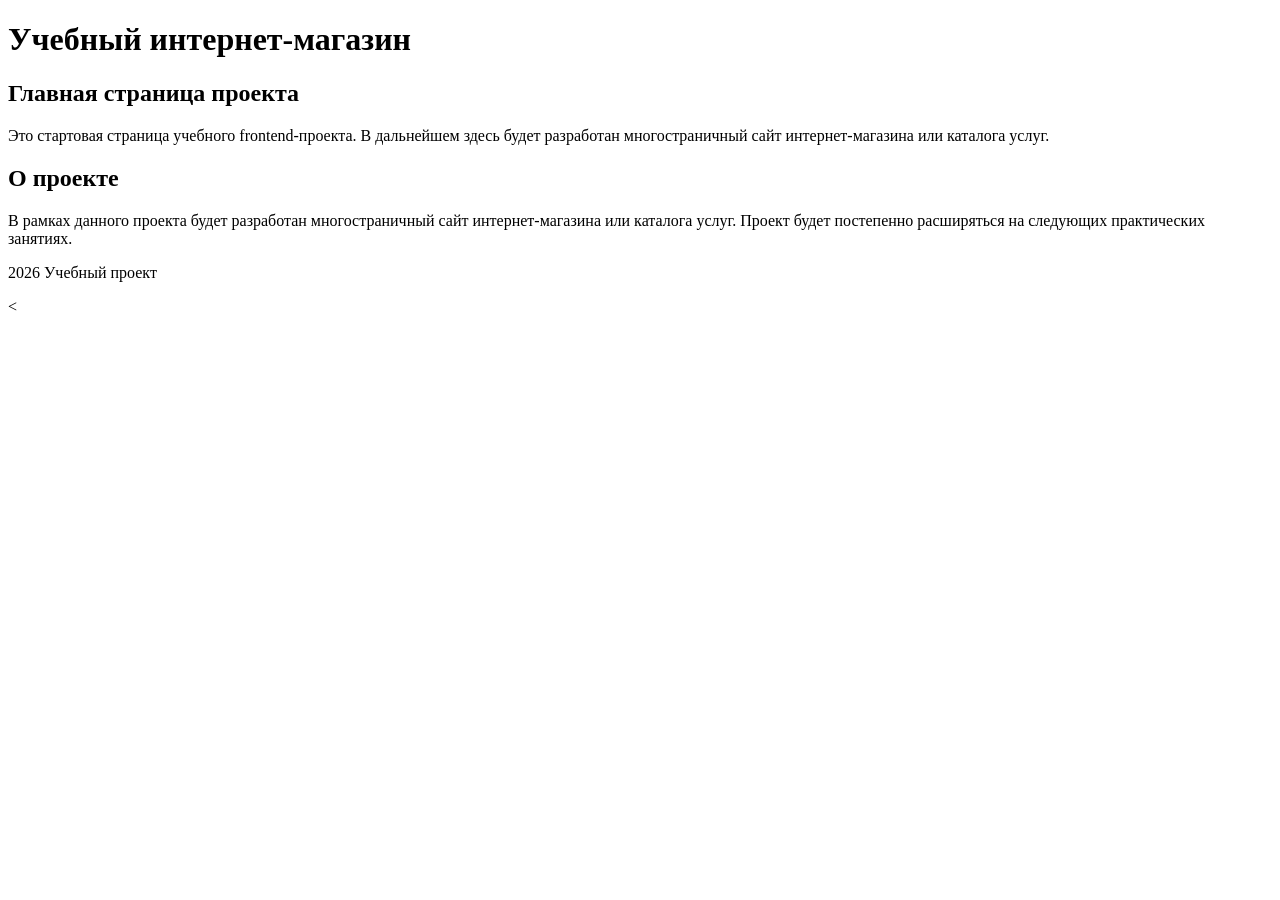
==== index.html @ fbe56ddf "feat: add about section to start page" ====
<!DOCTYPE html>
<html lang = "ru">
<head>
    <meta charset = "UTF-8">
    <meta name="viewport" content="width=device-width, initial-scale=1.0">
    <link rel ="stylesheet" href = "css/style/css">
</head>
<body>
    <header>
        <h1>Учебный интернет-магазин</h1>
    </header>

    <main>
        <selection>
            <h2>Главная страница проекта</h2>
            <p>
                Это стартовая страница учебного frontend-проекта.
            В дальнейшем здесь будет разработан многостраничный сайт
            интернет-магазина или каталога услуг.
            </p>
        </selection>

        <section>
        <h2>О проекте</h2>
        <p>
            В рамках данного проекта будет разработан многостраничный сайт
            интернет-магазина или каталога услуг. Проект будет постепенно
            расширяться на следующих практических занятиях.
        </p>
        </section>


    </main>

    <footer>
        <p> 2026 Учебный проект</p>
    </footer>
</body>
</html><
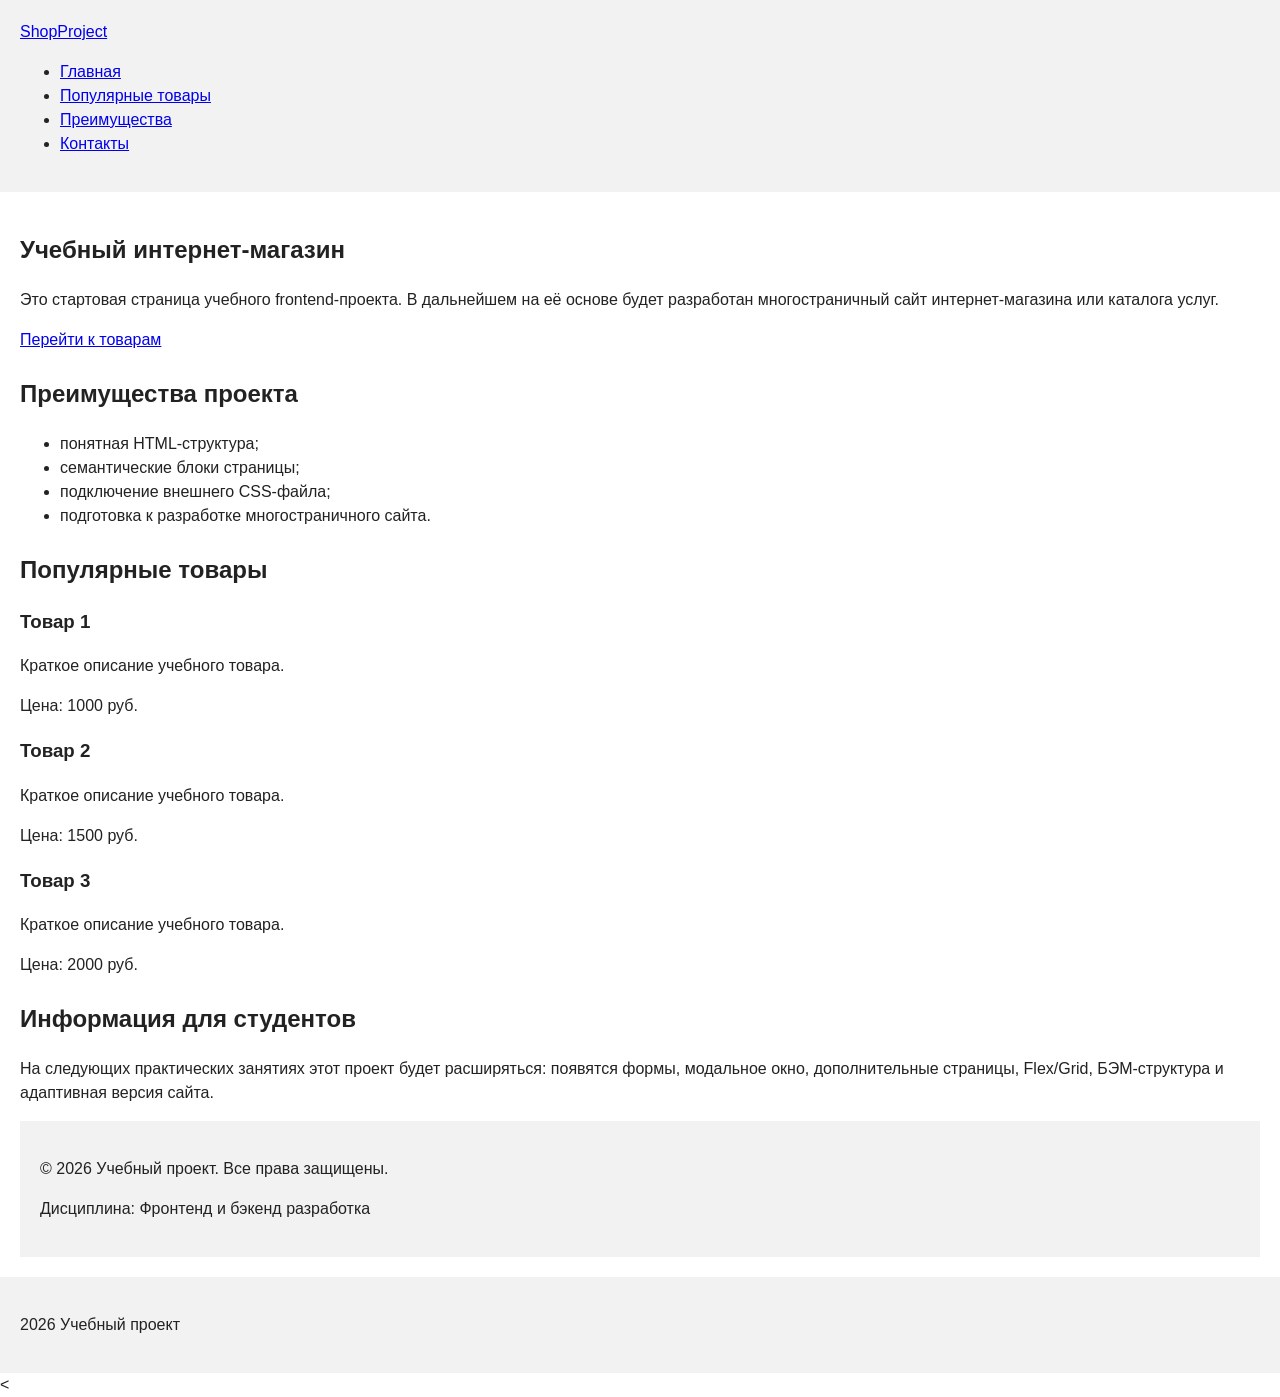
==== commit edd88c4a: "feat: add semantic HTML structure and base CSS styles" ====
--- a/index.html
+++ b/index.html
@@ -3,34 +3,86 @@
 <head>
     <meta charset = "UTF-8">
     <meta name="viewport" content="width=device-width, initial-scale=1.0">
-    <link rel ="stylesheet" href = "css/style/css">
+    <title>Учебный интернет-магазин</title> 
+    <link rel="stylesheet" href="css/style.css">
 </head>
 <body>
     <header>
-        <h1>Учебный интернет-магазин</h1>
-    </header>
+        <div class=="site-header">
+    <a class="site-logo" href="index.html">ShopProject</a>
+
+    <nav class="site-nav" aria-label="Основная навигация">
+      <ul class="site-nav__list">
+        <li><a href="index.html">Главная</a></li>
+        <li><a href="#popular">Популярные товары</a></li>
+        <li><a href="#advantages">Преимущества</a></li>
+        <li><a href="#contacts">Контакты</a></li>
+      </ul>
+    </nav>
+  </div>
+</header>
 
     <main>
-        <selection>
-            <h2>Главная страница проекта</h2>
+        <!-- Основное содержимое страницы -->
+        <section class="hero">
+            <h1>Учебный интернет-магазин</h1>
             <p>
                 Это стартовая страница учебного frontend-проекта.
-            В дальнейшем здесь будет разработан многостраничный сайт
-            интернет-магазина или каталога услуг.
+                В дальнейшем на её основе будет разработан многостраничный сайт
+                интернет-магазина или каталога услуг.
             </p>
-        </selection>
-
-        <section>
-        <h2>О проекте</h2>
-        <p>
-            В рамках данного проекта будет разработан многостраничный сайт
-            интернет-магазина или каталога услуг. Проект будет постепенно
-            расширяться на следующих практических занятиях.
-        </p>
+            <a class="button" href="#popular">Перейти к товарам</a>
         </section>
 
+        <section class="section" id="advantages">
+            <h2>Преимущества проекта</h2>
+
+            <ul class="advantages-list">
+                <li>понятная HTML-структура;</li>
+                <li>семантические блоки страницы;</li>
+                <li>подключение внешнего CSS-файла;</li>
+                <li>подготовка к разработке многостраничного сайта.</li>
+            </ul>
+
+        </section>
+        <section class="section" id="popular">
+            <h2>Популярные товары</h2>
+
+            <article class="product-card">
+                <h3>Товар 1</h3>
+                <p>Краткое описание учебного товара.</p>
+                <p>Цена: 1000 руб.</p>
+            </article>
+
+            <article class="product-card">
+                <h3>Товар 2</h3>
+                <p>Краткое описание учебного товара.</p>
+                <p>Цена: 1500 руб.</p>
+            </article>
+
+            <article class="product-card">
+                <h3>Товар 3</h3>
+                <p>Краткое описание учебного товара.</p>
+                <p>Цена: 2000 руб.</p>
+            </article>
+        </section>
+
+        <aside class="aside-info">
+            <h2>Информация для студентов</h2>
+            <p>
+                На следующих практических занятиях этот проект будет расширяться:
+                появятся формы, модальное окно, дополнительные страницы, Flex/Grid,
+                БЭМ-структура и адаптивная версия сайта.
+            </p>
+        </aside>
+
+        <footer id="contacts">
+            <p>&copy; 2026 Учебный проект. Все права защищены.</p>
+            <p>Дисциплина: Фронтенд и бэкенд разработка</p>
+        </footer>
 
     </main>
+
 
     <footer>
         <p> 2026 Учебный проект</p>
--- a/css/style.css
+++ b/css/style.css
@@ -0,0 +1,203 @@
+body {
+  margin: 0;
+  font-family: Arial, sans-serif;
+  line-height: 1.5;
+}
+
+header 
+main,
+footer {
+  padding: 20px;
+}
+
+header {
+  background-color: #f2f2f2;
+}
+
+footer {
+  background-color: #f2f2f2;
+}
+
+section {
+  margin-bottom: 24px;
+}
+
+section h2 {
+  margin-top: 0;
+}
+
+/* 
+  Универсальное правило для всех элементов.
+  border-box делает расчёт размеров более понятным:
+  width включает content, padding и border.
+*/
+* {
+  box-sizing: border-box;
+}
+
+/*
+  Убираем стандартный внешний отступ браузера у body.
+  Без этого вокруг страницы может появиться белая рамка.
+*/
+body {
+  margin: 0;
+  font-family: Arial, sans-serif;
+  line-height: 1.5;
+  color: #222222;
+  background-color: #ffffff;
+}
+
+
+/*
+  Задаём внутренние отступы для основных областей страницы.
+  Это делает содержимое визуально отделённым от краёв окна браузера.
+*/
+header,
+main,
+footer {
+  padding: 20px;
+}
+
+/*
+  Оформляем шапку страницы.
+  Пока используется простой светло-серый фон.
+*/
+header {
+  background-color: #f2f2f2;
+}
+
+/*
+  Оформляем подвал страницы тем же фоном,
+  чтобы визуально отделить его от основного содержимого.
+*/
+footer {
+  background-color: #f2f2f2;
+
+
+/*
+  Ограничиваем ширину содержимого шапки,
+  чтобы оно не растягивалось слишком сильно на широких экранах.
+*/
+.site-header {
+  max-width: 1100px;
+  margin: 0 auto;
+}
+
+/*
+  Оформляем текстовый логотип.
+*/
+.site-logo {
+  font-weight: bold;
+  text-decoration: none;
+  color: #222222;
+}
+
+/*
+  Убираем стандартные отступы и маркеры списка навигации.
+*/
+.site-nav__list {
+  padding: 0;
+  margin: 16px 0 0;
+  list-style: none;
+}
+
+/*
+  Добавляем расстояние между пунктами меню.
+*/
+.site-nav__list li {
+  margin-bottom: 8px;
+}
+
+/*
+  Оформляем ссылки меню.
+*/
+.site-nav__list a {
+  color: #0057b8;
+  text-decoration: none;
+}
+
+/*
+  При наведении мыши подчёркиваем ссылку.
+  Подробно состояния интерфейса будут рассмотрены в практической работе 1.7.
+*/
+.site-nav__list a:hover {
+  text-decoration: underline;
+}
+
+/*
+  Hero-блок — первый крупный блок страницы.
+  Он визуально отделяется от остальных разделов фоном и отступами.
+*/
+.hero {
+  max-width: 1100px;
+  margin: 0 auto 32px;
+  padding: 32px 20px;
+  background-color: #eef5ff;
+  border-radius: 12px;
+}
+
+/*
+  Общий класс для разделов страницы.
+*/
+.section {
+  max-width: 1100px;
+  margin: 0 auto 32px;
+}
+
+/*
+  Убираем лишний верхний отступ у заголовков разделов.
+*/
+.section h2 {
+  margin-top: 0;
+}
+
+
+/*
+  Карточка товара — самостоятельный блок.
+  На следующих занятиях карточки будут доработаны и выстроены в сетку.
+*/
+.product-card {
+  margin-bottom: 16px;
+  padding: 16px;
+  border: 1px solid #dddddd;
+  border-radius: 8px;
+  background-color: #ffffff;
+}
+
+/*
+  Убираем лишний верхний отступ у заголовка карточки.
+*/
+.product-card h3 {
+  margin-top: 0;
+}
+
+
+/*
+  Пока это обычная ссылка, но визуально она оформляется как кнопка.
+*/
+.button {
+  display: inline-block;
+  padding: 10px 16px;
+  color: #ffffff;
+  background-color: #0057b8;
+  text-decoration: none;
+  border-radius: 6px;
+}
+
+/*
+  Простое состояние наведения для кнопки.
+*/
+.button:hover {
+  background-color: #003f86;
+}
+
+/*
+  Дополнительный информационный блок.
+*/
+.aside-info {
+  max-width: 1100px;
+  margin: 0 auto 32px;
+  padding: 16px;
+  border-left: 4px solid #0057b8;
+  background-color: #f7f7f7;
+}
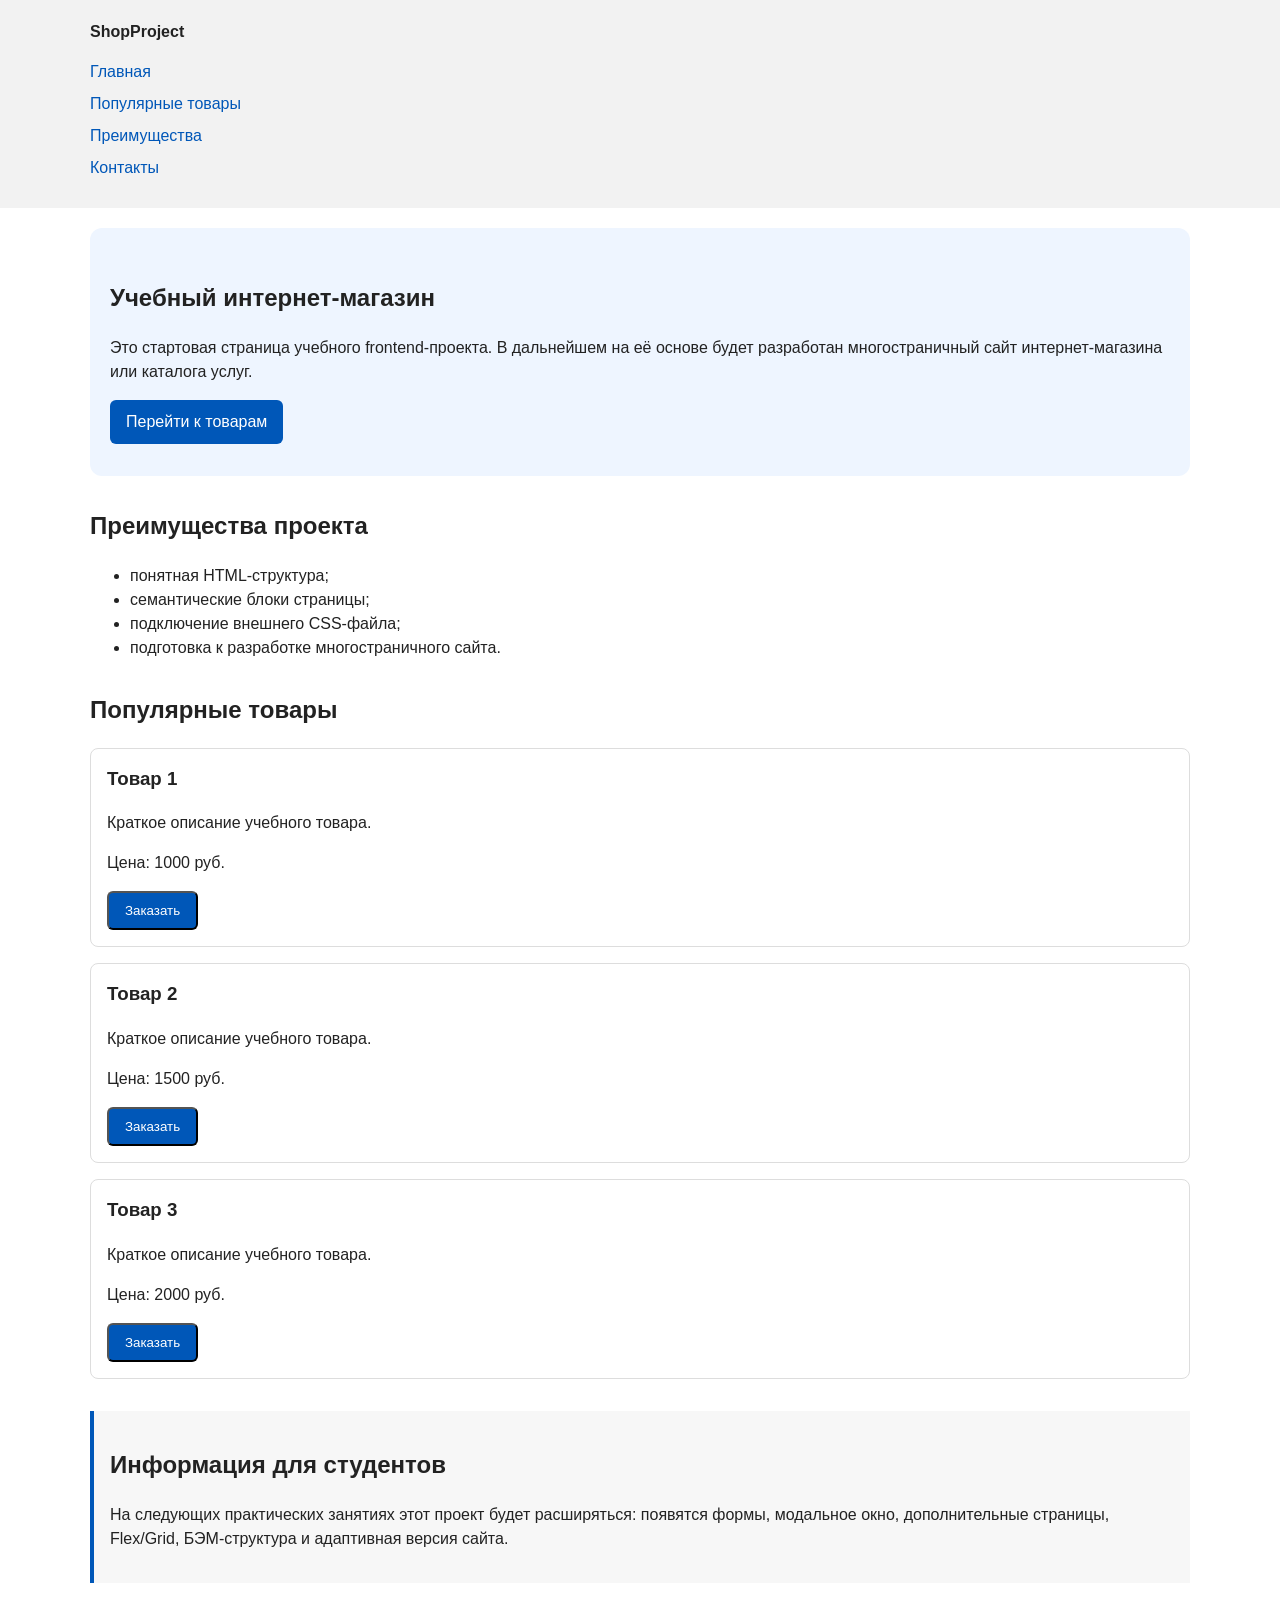
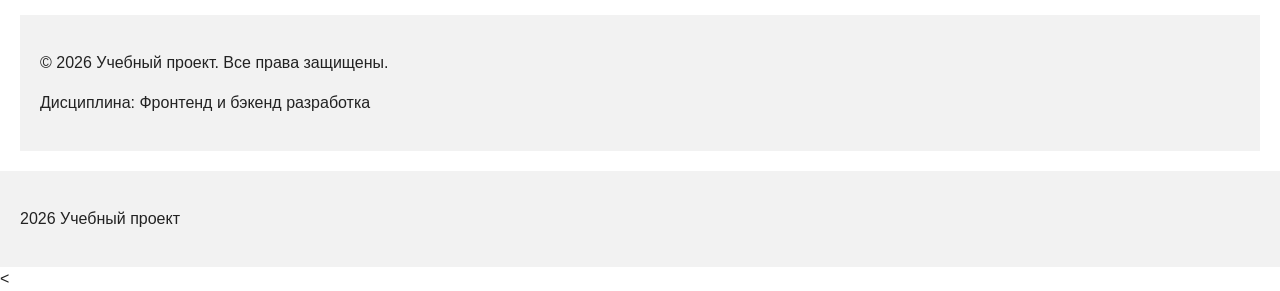
==== commit c030a846: "feat: add order form modal and validation" ====
--- a/index.html
+++ b/index.html
@@ -5,22 +5,122 @@
     <meta name="viewport" content="width=device-width, initial-scale=1.0">
     <title>Учебный интернет-магазин</title> 
     <link rel="stylesheet" href="css/style.css">
+    <script src="js/main.js" defer></script>
 </head>
 <body>
     <header>
-        <div class=="site-header">
-    <a class="site-logo" href="index.html">ShopProject</a>
-
-    <nav class="site-nav" aria-label="Основная навигация">
-      <ul class="site-nav__list">
-        <li><a href="index.html">Главная</a></li>
-        <li><a href="#popular">Популярные товары</a></li>
-        <li><a href="#advantages">Преимущества</a></li>
-        <li><a href="#contacts">Контакты</a></li>
-      </ul>
-    </nav>
-  </div>
-</header>
+        <div class="site-header">
+            <a class="site-logo" href="index.html">ShopProject</a>
+
+            <nav class="site-nav" aria-label="Основная навигация">
+                <ul class="site-nav__list">
+                    <li><a href="index.html">Главная</a></li>
+                    <li><a href="#popular">Популярные товары</a></li>
+                    <li><a href="#advantages">Преимущества</a></li>
+                    <li><a href="#contacts">Контакты</a></li>
+                </ul>
+            </nav>
+        </div>
+    </header>
+
+
+    <dialog class="order-dialog" id="order-dialog" aria-labelledby="order-dialog-title">
+    <h2 id="order-dialog-title">Оформление заявки</h2>
+
+    <form class="order-form" id="order-form" action="#" method="post" novalidate>
+        <input id="selected-product" name="selected-product" type="hidden">
+
+        <div class="form-field">
+        <label for="order-name">Имя</label>
+        <input
+            id="order-name"
+            name="name"
+            type="text"
+            placeholder="Введите ваше имя"
+            minlength="2"
+            autocomplete="given-name"
+            required
+        >
+        </div>
+
+        <div class="form-field">
+        <label for="order-email">E-mail</label>
+        <input
+            id="order-email"
+            name="email"
+            type="email"
+            placeholder="example@mail.ru"
+            autocomplete="email"
+            required
+        >
+        </div>
+
+        <div class="form-field">
+        <label for="order-phone">Телефон</label>
+        <input
+            id="order-phone"
+            name="phone"
+            type="tel"
+            inputmode="tel"
+            placeholder="+7 (900) 000-00-00"
+            pattern="^\+7 \(\d{3}\) \d{3}-\d{2}-\d{2}$"
+            required
+        >
+        <small>Формат: +7 (900) 000-00-00</small>
+        </div>
+
+        <div class="form-field">
+        <label for="order-date">Дата связи</label>
+        <input
+            id="order-date"
+            name="date"
+            type="date"
+        >
+        </div>
+
+        <div class="form-field">
+        <label for="order-topic">Тема заявки</label>
+        <select id="order-topic" name="topic" required>
+            <option value="">Выберите тему</option>
+            <option value="product">Заказ товара</option>
+            <option value="consultation">Консультация</option>
+            <option value="delivery">Доставка</option>
+        </select>
+        </div>
+
+        <div class="form-field">
+        <label for="order-comment">Комментарий</label>
+        <textarea
+            id="order-comment"
+            name="comment"
+            rows="4"
+            placeholder="Укажите дополнительную информацию"
+        ></textarea>
+        </div>
+
+        <div class="form-field form-field--checkbox">
+        <label>
+            <input
+            id="order-agreement"
+            name="agreement"
+            type="checkbox"
+            required
+            >
+            Я согласен на обработку данных
+        </label>
+        </div>
+
+        <div class="form-actions">
+        <button type="button" id="close-order-dialog">Закрыть</button>
+        <button type="submit">Отправить заявку</button>
+        </div>
+    </form>
+    </dialog>
+
+    <p class="success-message" id="success-message" hidden>
+    Форма успешно отправлена!
+    </p>
+
 
     <main>
         <!-- Основное содержимое страницы -->
@@ -52,18 +152,30 @@
                 <h3>Товар 1</h3>
                 <p>Краткое описание учебного товара.</p>
                 <p>Цена: 1000 руб.</p>
+                <button class="button product-card__button" type="button" data-product="Товар 1">
+                    Заказать
+                </button>
+
             </article>
 
             <article class="product-card">
                 <h3>Товар 2</h3>
                 <p>Краткое описание учебного товара.</p>
                 <p>Цена: 1500 руб.</p>
+                <button class="button product-card__button" type="button" data-product="Товар 2">
+                    Заказать
+                </button>
+
             </article>
 
             <article class="product-card">
                 <h3>Товар 3</h3>
                 <p>Краткое описание учебного товара.</p>
                 <p>Цена: 2000 руб.</p>
+            <button class="button product-card__button" type="button" data-product="Товар 3">
+                Заказать
+            </button>
+
             </article>
         </section>
 
--- a/css/style.css
+++ b/css/style.css
@@ -1,44 +1,3 @@
-body {
-  margin: 0;
-  font-family: Arial, sans-serif;
-  line-height: 1.5;
-}
-
-header 
-main,
-footer {
-  padding: 20px;
-}
-
-header {
-  background-color: #f2f2f2;
-}
-
-footer {
-  background-color: #f2f2f2;
-}
-
-section {
-  margin-bottom: 24px;
-}
-
-section h2 {
-  margin-top: 0;
-}
-
-/* 
-  Универсальное правило для всех элементов.
-  border-box делает расчёт размеров более понятным:
-  width включает content, padding и border.
-*/
-* {
-  box-sizing: border-box;
-}
-
-/*
-  Убираем стандартный внешний отступ браузера у body.
-  Без этого вокруг страницы может появиться белая рамка.
-*/
 body {
   margin: 0;
   font-family: Arial, sans-serif;
@@ -47,17 +6,54 @@
   background-color: #ffffff;
 }
 
-
-/*
-  Задаём внутренние отступы для основных областей страницы.
-  Это делает содержимое визуально отделённым от краёв окна браузера.
-*/
 header,
 main,
 footer {
   padding: 20px;
 }
 
+header {
+  background-color: #f2f2f2;
+}
+
+footer {
+  background-color: #f2f2f2;
+}
+
+section {
+  margin-bottom: 24px;
+}
+
+section h2 {
+  margin-top: 0;
+}
+
+/* 
+  Универсальное правило для всех элементов.
+  border-box делает расчёт размеров более понятным:
+  width включает content, padding и border.
+*/
+* {
+  box-sizing: border-box;
+}
+
+/*
+  Убираем стандартный внешний отступ браузера у body.
+  Без этого вокруг страницы может появиться белая рамка.
+*/
+
+
+
+/*
+  Задаём внутренние отступы для основных областей страницы.
+  Это делает содержимое визуально отделённым от краёв окна браузера.
+*/
+header,
+main,
+footer {
+  padding: 20px;
+}
+
 /*
   Оформляем шапку страницы.
   Пока используется простой светло-серый фон.
@@ -72,7 +68,7 @@
 */
 footer {
   background-color: #f2f2f2;
-
+}
 
 /*
   Ограничиваем ширину содержимого шапки,
@@ -201,3 +197,105 @@
   border-left: 4px solid #0057b8;
   background-color: #f7f7f7;
 }
+
+/*
+  Модальное окно.
+  Элемент dialog сам умеет открываться поверх страницы.
+*/
+.order-dialog {
+  width: min(100% - 32px, 560px);
+  padding: 24px;
+  border: none;
+  border-radius: 12px;
+}
+
+/*
+  Затемнение фона за модальным окном.
+*/
+.order-dialog::backdrop {
+  background-color: rgba(0, 0, 0, 0.5);
+}
+
+/*
+  Поле формы.
+  Каждый блок получает нижний отступ.
+*/
+.form-field {
+  margin-bottom: 16px;
+}
+
+/*
+  Подпись поля.
+*/
+.form-field label {
+  display: block;
+  margin-bottom: 6px;
+}
+
+/*
+  Основные поля формы.
+*/
+.form-field input,
+.form-field select,
+.form-field textarea {
+  width: 100%;
+  padding: 10px 12px;
+  border: 1px solid #cccccc;
+  border-radius: 6px;
+  font: inherit;
+}
+
+/*
+  Checkbox не должен занимать всю ширину.
+*/
+.form-field input[type="checkbox"] {
+  width: auto;
+}
+
+/*
+  Подсказка под полем телефона.
+*/
+.form-field small {
+  display: block;
+  margin-top: 4px;
+  color: #666666;
+}
+
+/*
+  Видимый фокус для клавиатурной навигации.
+*/
+.form-field input:focus-visible,
+.form-field select:focus-visible,
+.form-field textarea:focus-visible,
+.form-actions button:focus-visible {
+  outline: 2px solid #0057b8;
+  outline-offset: 2px;
+}
+
+/*
+  Подсветка ошибочных полей.
+  Атрибут aria-invalid будет добавляться через JavaScript.
+*/
+[aria-invalid="true"] {
+  border-color: #b00020;
+}
+
+/*
+  Кнопки формы.
+*/
+.form-actions {
+  display: flex;
+  gap: 12px;
+  margin-top: 20px;
+}
+
+/*
+  Сообщение об успешной отправке.
+*/
+.success-message {
+  max-width: 1100px;
+  margin: 24px auto;
+  padding: 16px;
+  border-left: 4px solid #168a2f;
+  background-color: #eefaf0;
+}
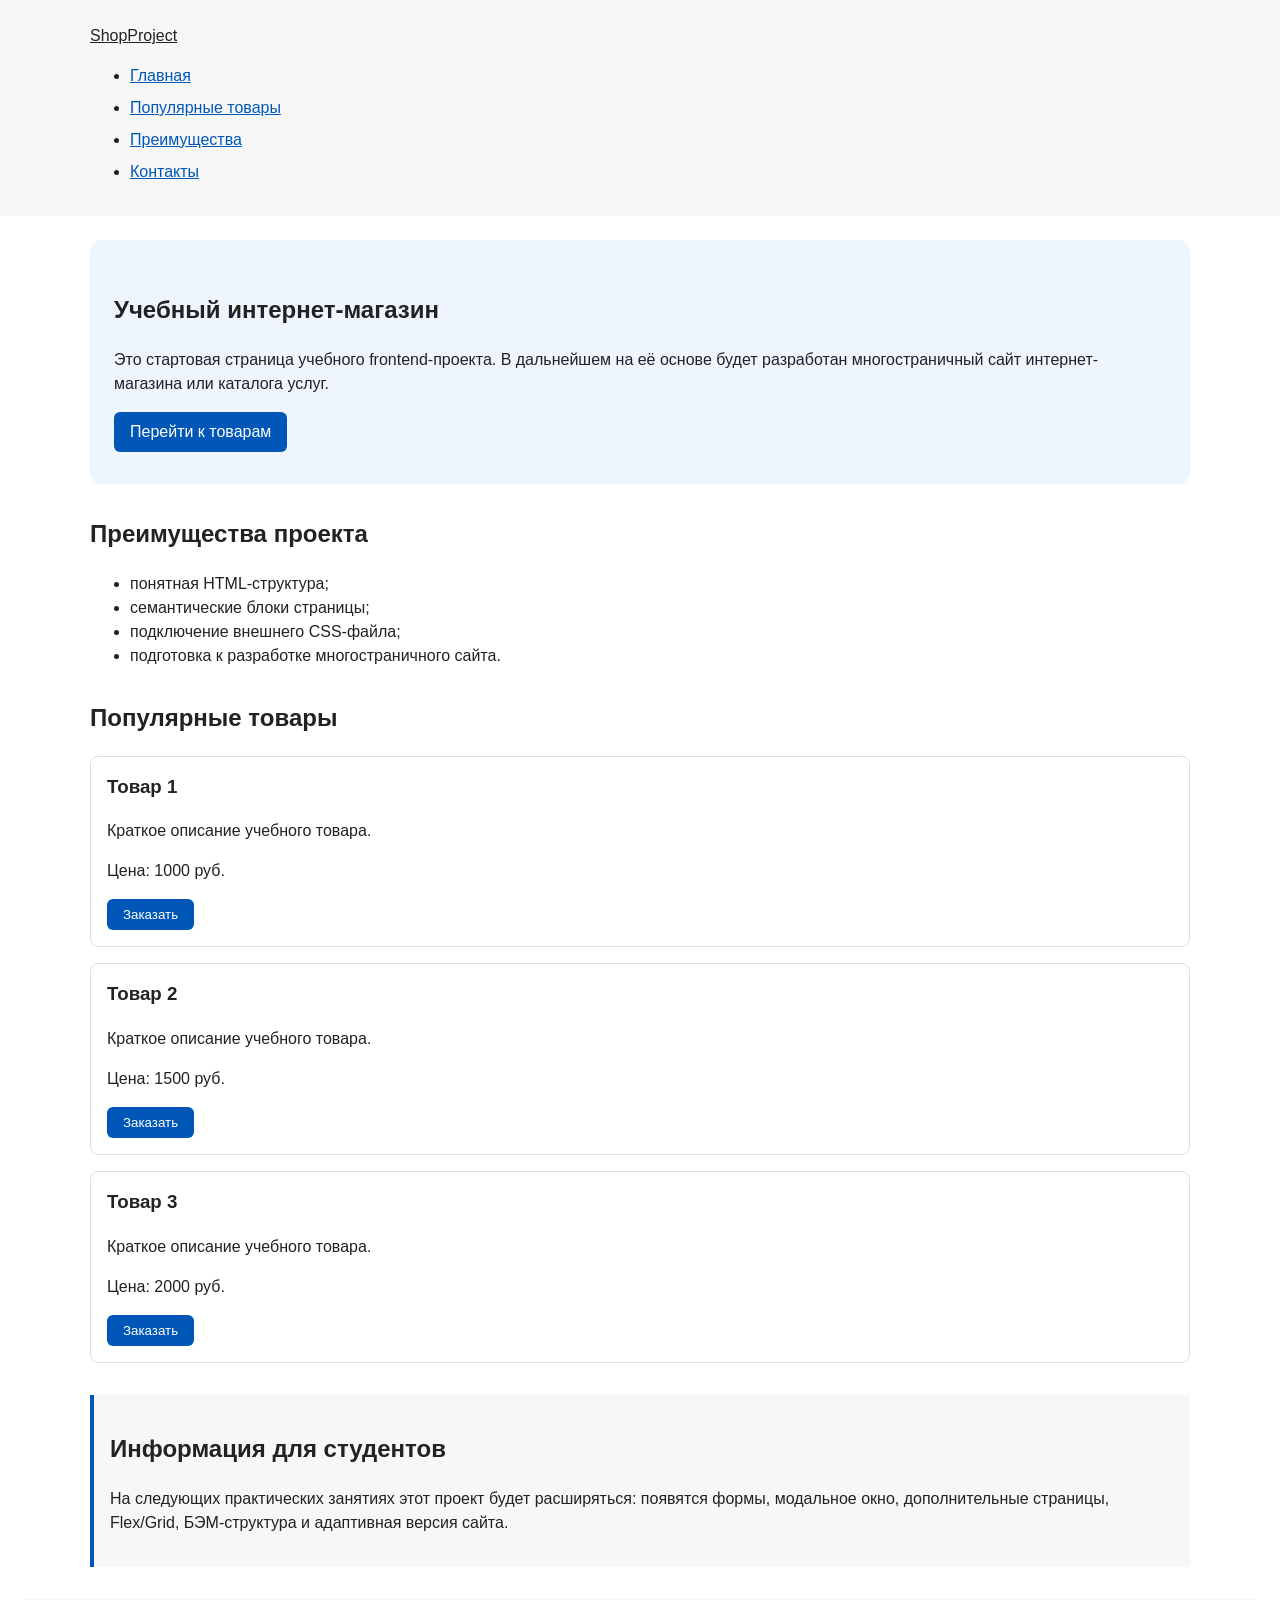
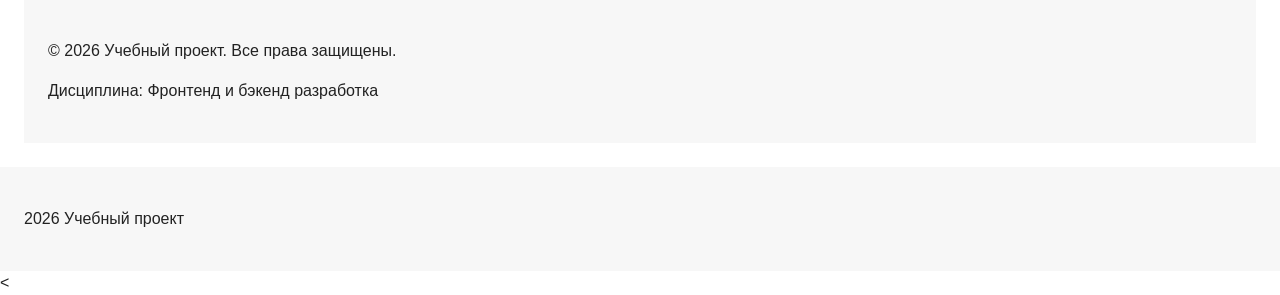
==== commit 252063b2: "refactor: organize CSS variables and states" ====
--- a/index.html
+++ b/index.html
@@ -33,7 +33,7 @@
         <div class="form-field">
         <label for="order-name">Имя</label>
         <input
-            id="order-name"
+            id="order-name" 
             name="name"
             type="text"
             placeholder="Введите ваше имя"
@@ -200,4 +200,4 @@
         <p> 2026 Учебный проект</p>
     </footer>
 </body>
-</html><
+</html><
--- a/css/style.css
+++ b/css/style.css
@@ -1,151 +1,137 @@
+/* ===============================
+   1. Переменные проекта
+   =============================== */
+   
+   :root {
+  /* Основные цвета проекта */
+  --color-bg: #ffffff;
+  --color-text: #222222;
+  --color-muted: #666666;
+  --color-primary: #0057b8;
+  --color-primary-dark: #003f86;
+  --color-border: #dddddd;
+  --color-surface: #f7f7f7;
+  --color-surface-accent: #eef5ff;
+  --color-danger: #b00020;
+  --color-success: #168a2f;
+  --color-success-bg: #eefaf0;
+  --color-white: #ffffff;
+
+  /* Отступы */
+  --space-xs: 4px;
+  --space-sm: 8px;
+  --space-md: 16px;
+  --space-lg: 24px;
+  --space-xl: 32px;
+
+  /* Скругления */
+  --radius-sm: 6px;
+  --radius-md: 8px;
+  --radius-lg: 12px;
+
+  /* Размеры */
+  --container-width: 1100px;
+}
+
+
+/* ===============================
+   2. Базовые стили
+   =============================== */
+
+* {
+  box-sizing: border-box;
+}
+
 body {
   margin: 0;
   font-family: Arial, sans-serif;
   line-height: 1.5;
-  color: #222222;
-  background-color: #ffffff;
-}
+  color: var(--color-text);
+  background-color: var(--color-bg);
+}
+
 
 header,
 main,
 footer {
-  padding: 20px;
-}
+  padding: var(--space-lg);
+}
+
 
 header {
-  background-color: #f2f2f2;
+  background-color: var(--color-surface);
 }
 
 footer {
-  background-color: #f2f2f2;
-}
-
-section {
-  margin-bottom: 24px;
-}
-
-section h2 {
-  margin-top: 0;
-}
-
-/* 
-  Универсальное правило для всех элементов.
-  border-box делает расчёт размеров более понятным:
-  width включает content, padding и border.
-*/
-* {
-  box-sizing: border-box;
-}
-
-/*
-  Убираем стандартный внешний отступ браузера у body.
-  Без этого вокруг страницы может появиться белая рамка.
-*/
-
-
-
-/*
-  Задаём внутренние отступы для основных областей страницы.
-  Это делает содержимое визуально отделённым от краёв окна браузера.
-*/
-header,
-main,
-footer {
-  padding: 20px;
-}
-
-/*
-  Оформляем шапку страницы.
-  Пока используется простой светло-серый фон.
-*/
-header {
-  background-color: #f2f2f2;
-}
-
-/*
-  Оформляем подвал страницы тем же фоном,
-  чтобы визуально отделить его от основного содержимого.
-*/
-footer {
-  background-color: #f2f2f2;
-}
-
-/*
-  Ограничиваем ширину содержимого шапки,
-  чтобы оно не растягивалось слишком сильно на широких экранах.
-*/
+  background-color: var(--color-surface);
+}
+
+
+   
+/* ===============================
+   3. Общие элементы интерфейса
+   =============================== */
+
+
+   a {
+  color: var(--color-primary);
+}
+
+a:hover {
+  color: var(--color-primary-dark);
+}
+
+a:focus-visible {
+  outline: 2px solid var(--color-primary);
+  outline-offset: 3px;
+}
+
+
 .site-header {
-  max-width: 1100px;
+  max-width: var(--container-width);
   margin: 0 auto;
 }
 
-/*
-  Оформляем текстовый логотип.
-*/
 .site-logo {
-  font-weight: bold;
-  text-decoration: none;
-  color: #222222;
-}
-
-/*
-  Убираем стандартные отступы и маркеры списка навигации.
-*/
+  color: var(--color-text);
+}
+
 .site-nav__list {
-  padding: 0;
-  margin: 16px 0 0;
-  list-style: none;
-}
-
-/*
-  Добавляем расстояние между пунктами меню.
-*/
+  margin: var(--space-md) 0 0;
+}
+
 .site-nav__list li {
-  margin-bottom: 8px;
-}
-
-/*
-  Оформляем ссылки меню.
-*/
+  margin-bottom: var(--space-sm);
+}
+
 .site-nav__list a {
-  color: #0057b8;
-  text-decoration: none;
-}
-
-/*
-  При наведении мыши подчёркиваем ссылку.
-  Подробно состояния интерфейса будут рассмотрены в практической работе 1.7.
-*/
-.site-nav__list a:hover {
-  text-decoration: underline;
-}
-
+  color: var(--color-primary);
+}
 /*
   Hero-блок — первый крупный блок страницы.
   Он визуально отделяется от остальных разделов фоном и отступами.
 */
+/* ===============================
+   4. Компоненты страницы
+   =============================== */
+
 .hero {
-  max-width: 1100px;
-  margin: 0 auto 32px;
-  padding: 32px 20px;
-  background-color: #eef5ff;
-  border-radius: 12px;
-}
-
-/*
-  Общий класс для разделов страницы.
-*/
+  max-width: var(--container-width);
+  margin: 0 auto var(--space-xl);
+  padding: var(--space-xl) var(--space-lg);
+  background-color: var(--color-surface-accent);
+  border-radius: var(--radius-lg);
+}
+
 .section {
-  max-width: 1100px;
-  margin: 0 auto 32px;
-}
-
-/*
-  Убираем лишний верхний отступ у заголовков разделов.
-*/
+  max-width: var(--container-width);
+  margin: 0 auto var(--space-xl);
+}
+
 .section h2 {
   margin-top: 0;
 }
+
 
 
 /*
@@ -153,149 +139,130 @@
   На следующих занятиях карточки будут доработаны и выстроены в сетку.
 */
 .product-card {
-  margin-bottom: 16px;
-  padding: 16px;
-  border: 1px solid #dddddd;
-  border-radius: 8px;
-  background-color: #ffffff;
-}
-
-/*
-  Убираем лишний верхний отступ у заголовка карточки.
-*/
+  margin-bottom: var(--space-md);
+  padding: var(--space-md);
+  border: 1px solid var(--color-border);
+  border-radius: var(--radius-md);
+  background-color: var(--color-bg);
+}
+
+.product-card:hover {
+  border-color: var(--color-primary);
+}
+
 .product-card h3 {
   margin-top: 0;
 }
 
 
-/*
-  Пока это обычная ссылка, но визуально она оформляется как кнопка.
-*/
 .button {
   display: inline-block;
-  padding: 10px 16px;
-  color: #ffffff;
-  background-color: #0057b8;
+  padding: var(--space-sm) var(--space-md);
+  color: var(--color-white);
+  background-color: var(--color-primary);
   text-decoration: none;
-  border-radius: 6px;
-}
-
-/*
-  Простое состояние наведения для кнопки.
-*/
+  border: none;
+  border-radius: var(--radius-sm);
+  cursor: pointer;
+}
+
 .button:hover {
-  background-color: #003f86;
-}
-
-/*
-  Дополнительный информационный блок.
-*/
+  color: var(--color-white);
+  background-color: var(--color-primary-dark);
+}
+
+.button:focus-visible {
+  outline: 2px solid var(--color-primary);
+  outline-offset: 3px;
+}
+
+.button:disabled {
+  opacity: 0.6;
+  cursor: not-allowed;
+}
+
+
 .aside-info {
-  max-width: 1100px;
-  margin: 0 auto 32px;
-  padding: 16px;
-  border-left: 4px solid #0057b8;
-  background-color: #f7f7f7;
-}
+  max-width: var(--container-width);
+  margin: 0 auto var(--space-xl);
+  padding: var(--space-md);
+  border-left: 4px solid var(--color-primary);
+  background-color: var(--color-surface);
+}
+
 
 /*
   Модальное окно.
   Элемент dialog сам умеет открываться поверх страницы.
 */
+/* ===============================
+   5. Форма и модальное окно
+   =============================== */
+
 .order-dialog {
   width: min(100% - 32px, 560px);
-  padding: 24px;
+  padding: var(--space-lg);
   border: none;
-  border-radius: 12px;
-}
-
-/*
-  Затемнение фона за модальным окном.
-*/
+  border-radius: var(--radius-lg);
+}
+
 .order-dialog::backdrop {
   background-color: rgba(0, 0, 0, 0.5);
 }
 
-/*
-  Поле формы.
-  Каждый блок получает нижний отступ.
-*/
 .form-field {
-  margin-bottom: 16px;
-}
-
-/*
-  Подпись поля.
-*/
+  margin-bottom: var(--space-md);
+}
+
 .form-field label {
   display: block;
-  margin-bottom: 6px;
-}
-
-/*
-  Основные поля формы.
-*/
+  margin-bottom: var(--space-xs);
+}
+
 .form-field input,
 .form-field select,
 .form-field textarea {
   width: 100%;
   padding: 10px 12px;
-  border: 1px solid #cccccc;
-  border-radius: 6px;
+  border: 1px solid var(--color-border);
+  border-radius: var(--radius-sm);
   font: inherit;
 }
 
-/*
-  Checkbox не должен занимать всю ширину.
-*/
 .form-field input[type="checkbox"] {
   width: auto;
 }
 
-/*
-  Подсказка под полем телефона.
-*/
 .form-field small {
   display: block;
-  margin-top: 4px;
-  color: #666666;
-}
-
-/*
-  Видимый фокус для клавиатурной навигации.
-*/
+  margin-top: var(--space-xs);
+  color: var(--color-muted);
+}
+
+.form-field input:hover,
+.form-field select:hover,
+.form-field textarea:hover {
+  border-color: var(--color-primary);
+}
+
 .form-field input:focus-visible,
 .form-field select:focus-visible,
 .form-field textarea:focus-visible,
 .form-actions button:focus-visible {
-  outline: 2px solid #0057b8;
-  outline-offset: 2px;
-}
-
-/*
-  Подсветка ошибочных полей.
-  Атрибут aria-invalid будет добавляться через JavaScript.
-*/
+  outline: 2px solid var(--color-primary);
+  outline-offset: 3px;
+}
+
 [aria-invalid="true"] {
-  border-color: #b00020;
-}
-
-/*
-  Кнопки формы.
-*/
-.form-actions {
-  display: flex;
-  gap: 12px;
-  margin-top: 20px;
-}
-
-/*
-  Сообщение об успешной отправке.
-*/
+  border-color: var(--color-danger);
+}
+
+
 .success-message {
-  max-width: 1100px;
-  margin: 24px auto;
-  padding: 16px;
-  border-left: 4px solid #168a2f;
-  background-color: #eefaf0;
-}+  max-width: var(--container-width);
+  margin: var(--space-lg) auto;
+  padding: var(--space-md);
+  border-left: 4px solid var(--color-success);
+  background-color: var(--color-success-bg);
+}
+
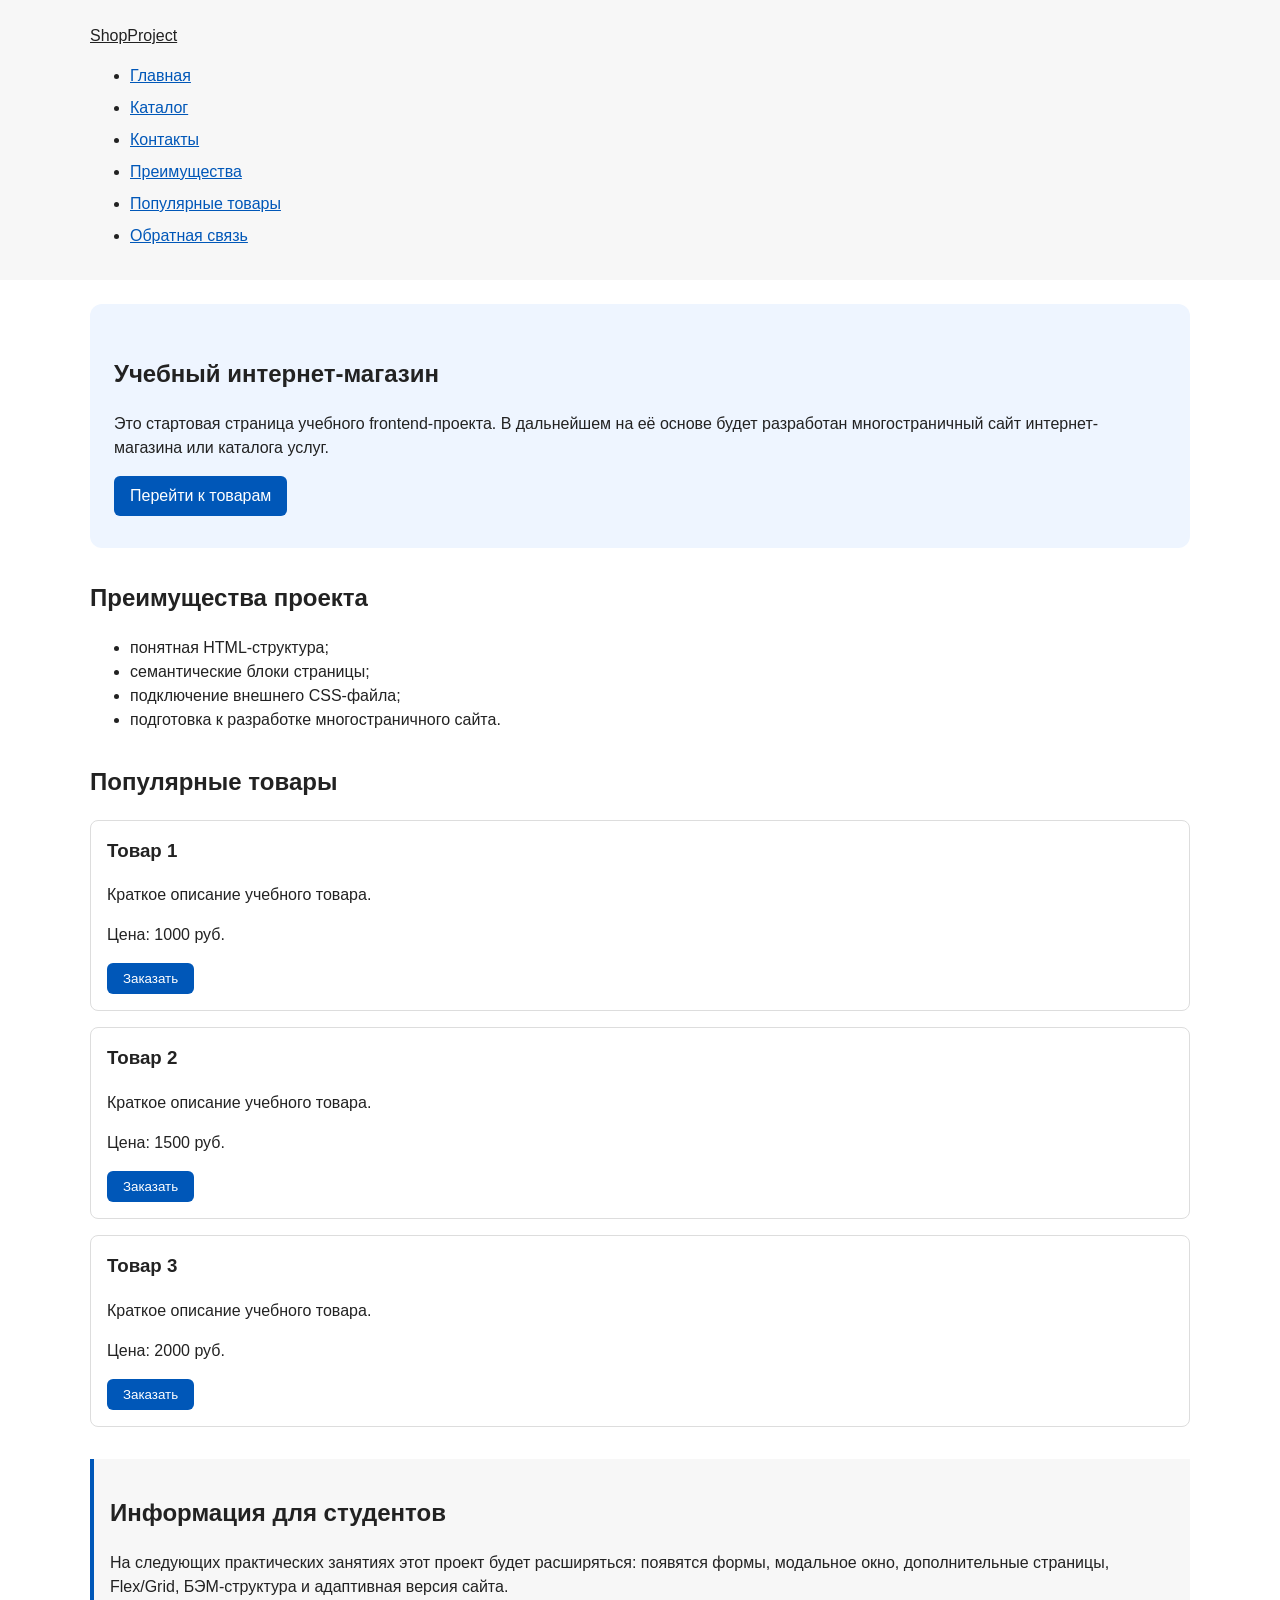
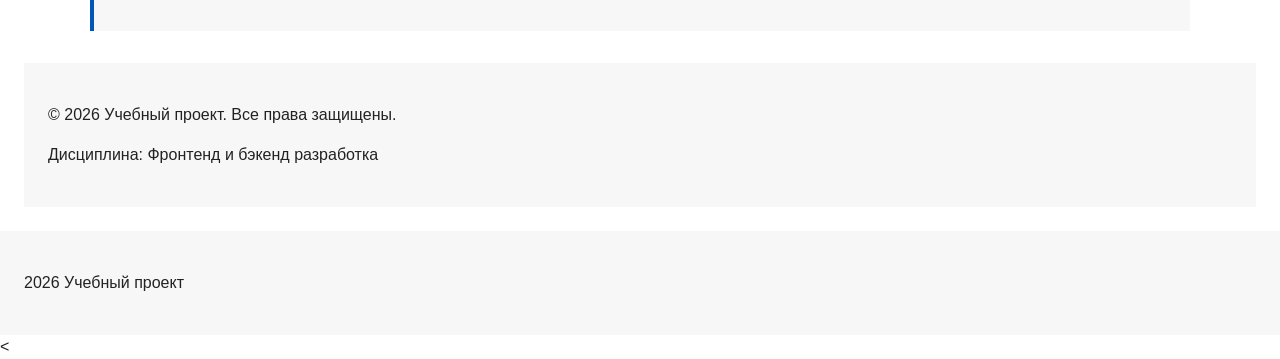
==== commit 021861ea: "feat: add multi-page structure navigation and anchors" ====
--- a/index.html
+++ b/index.html
@@ -3,6 +3,10 @@
 <head>
     <meta charset = "UTF-8">
     <meta name="viewport" content="width=device-width, initial-scale=1.0">
+    <meta property="og:type" content="website">
+    <meta property="og:title" content="Учебный интернет-магазин">
+    <meta property="og:description" content="Учебный frontend-проект интернет-магазина.">
+    <meta property="og:image" content="https://amosovakate.github.io/kr1-html-css-shop/images/preview.png">
     <title>Учебный интернет-магазин</title> 
     <link rel="stylesheet" href="css/style.css">
     <script src="js/main.js" defer></script>
@@ -15,9 +19,11 @@
             <nav class="site-nav" aria-label="Основная навигация">
                 <ul class="site-nav__list">
                     <li><a href="index.html">Главная</a></li>
-                    <li><a href="#popular">Популярные товары</a></li>
-                    <li><a href="#advantages">Преимущества</a></li>
-                    <li><a href="#contacts">Контакты</a></li>
+                    <li><a href="catalog.html">Каталог</a></li>
+                    <li><a href="contacts.html">Контакты</a></li>
+                    <li><a href="index.html#advantages">Преимущества</a></li>
+                    <li><a href="index.html#popular">Популярные товары</a></li>
+                    <li><a href="index.html#contacts">Обратная связь</a></li>
                 </ul>
             </nav>
         </div>
--- a/css/style.css
+++ b/css/style.css
@@ -191,10 +191,7 @@
 }
 
 
-/*
-  Модальное окно.
-  Элемент dialog сам умеет открываться поверх страницы.
-*/
+
 /* ===============================
    5. Форма и модальное окно
    =============================== */
@@ -266,3 +263,37 @@
   background-color: var(--color-success-bg);
 }
 
+
+/* ===============================
+   6. Хлебные крошки
+   =============================== */
+
+.breadcrumbs {
+  max-width: var(--container-width);
+  margin: 0 auto var(--space-md);
+  font-size: 14px;
+  color: var(--color-muted);
+}
+
+.breadcrumbs a {
+  color: var(--color-primary);
+}
+
+.breadcrumbs span::before {
+  content: " / ";
+  color: var(--color-muted);
+}
+
+/* ===============================
+   7. Плавная навигация
+   =============================== */
+
+html {
+  scroll-behavior: smooth;
+}
+
+
+:target {
+  outline: 2px dashed var(--color-primary);
+  outline-offset: 4px;
+}
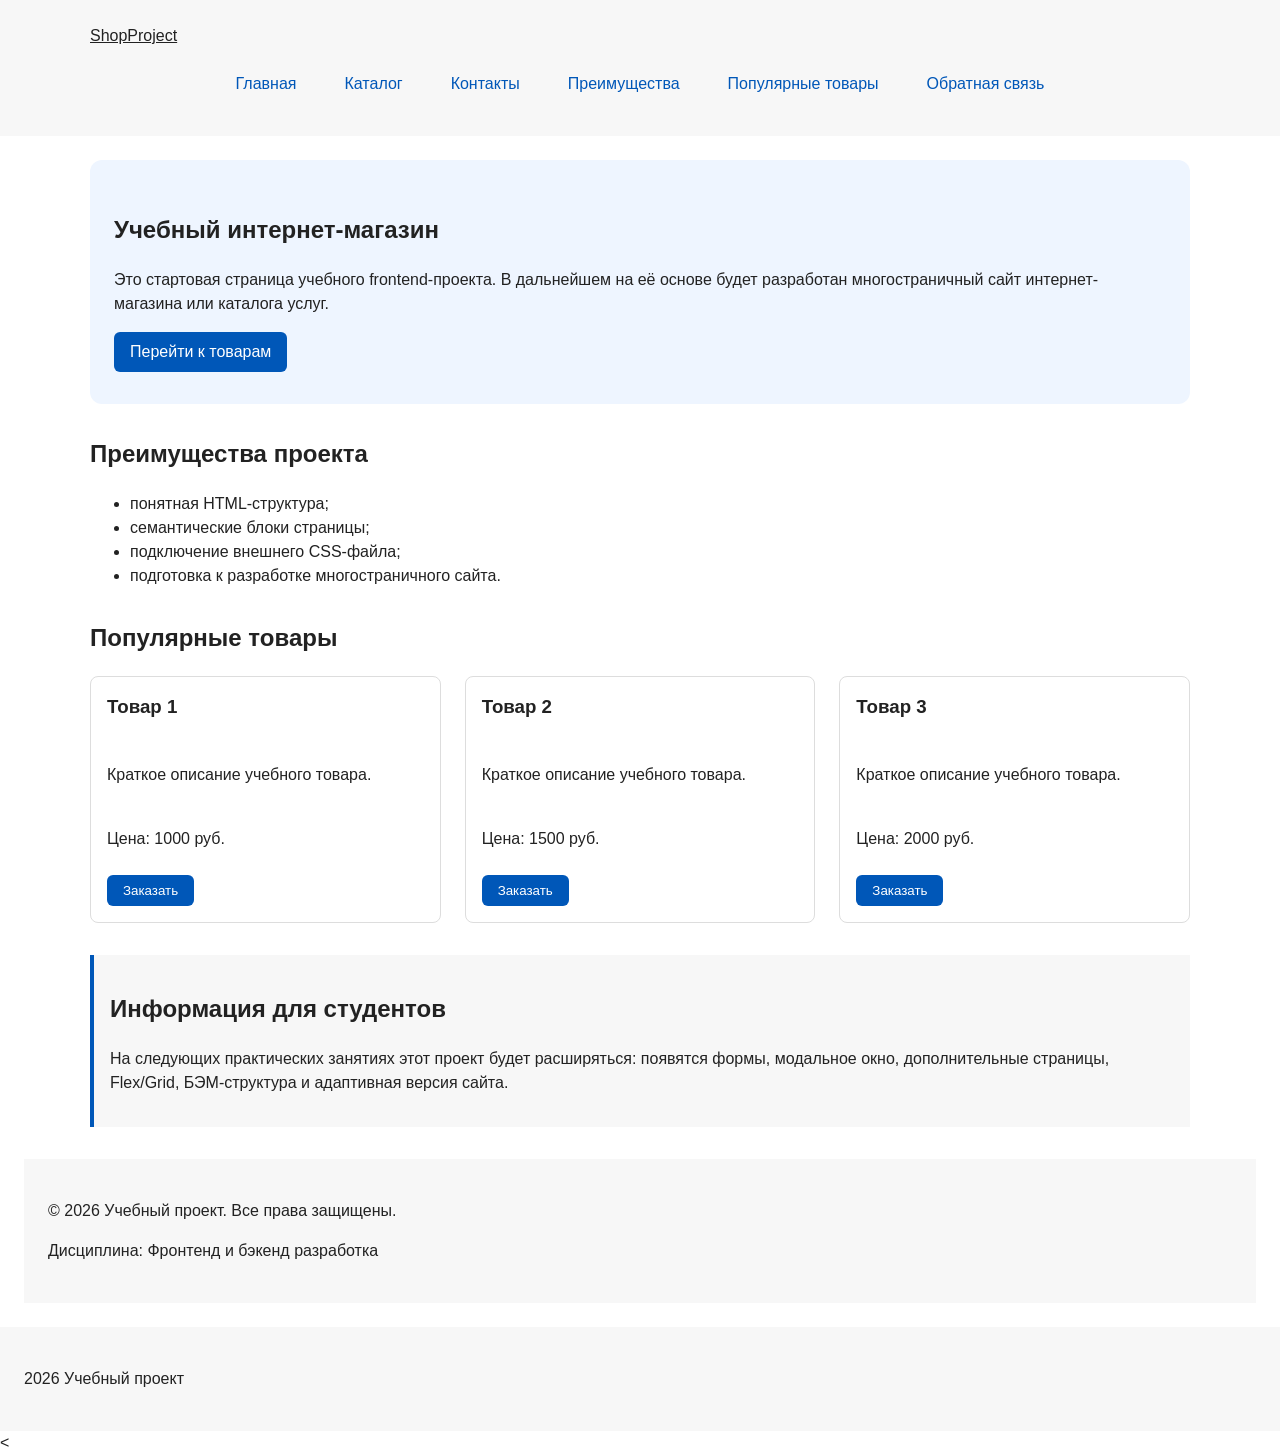
==== commit 38d74530: "feat: add flex navigation and grid catalog layout" ====
--- a/index.html
+++ b/index.html
@@ -154,36 +154,38 @@
         <section class="section" id="popular">
             <h2>Популярные товары</h2>
 
-            <article class="product-card">
+            <div class="products-grid">
+                <article class="product-card">
                 <h3>Товар 1</h3>
                 <p>Краткое описание учебного товара.</p>
                 <p>Цена: 1000 руб.</p>
                 <button class="button product-card__button" type="button" data-product="Товар 1">
                     Заказать
                 </button>
-
-            </article>
-
-            <article class="product-card">
+                </article>
+
+                <article class="product-card">
                 <h3>Товар 2</h3>
                 <p>Краткое описание учебного товара.</p>
                 <p>Цена: 1500 руб.</p>
                 <button class="button product-card__button" type="button" data-product="Товар 2">
                     Заказать
                 </button>
-
-            </article>
-
-            <article class="product-card">
+                </article>
+
+                <article class="product-card">
                 <h3>Товар 3</h3>
                 <p>Краткое описание учебного товара.</p>
                 <p>Цена: 2000 руб.</p>
-            <button class="button product-card__button" type="button" data-product="Товар 3">
-                Заказать
-            </button>
-
-            </article>
+                <button class="button product-card__button" type="button" data-product="Товар 3">
+                    Заказать
+                </button>
+                </article>
+            </div>
         </section>
+        
+
+
 
         <aside class="aside-info">
             <h2>Информация для студентов</h2>
@@ -206,4 +208,5 @@
         <p> 2026 Учебный проект</p>
     </footer>
 </body>
-</html><+</html><
+
--- a/css/style.css
+++ b/css/style.css
@@ -97,16 +97,34 @@
 }
 
 .site-nav__list {
+  display: flex;
+  flex-wrap: wrap;
+  justify-content: center;
+  align-items: center;
+  gap: var(--space-md);
+  padding: 0;
   margin: var(--space-md) 0 0;
-}
+  list-style: none;
+}
+
 
 .site-nav__list li {
   margin-bottom: var(--space-sm);
 }
 
 .site-nav__list a {
+  display: inline-block;
+  padding: var(--space-sm) var(--space-md);
   color: var(--color-primary);
-}
+  text-decoration: none;
+  border-radius: var(--radius-sm);
+}
+
+.site-nav__list a:hover {
+  color: var(--color-white);
+  background-color: var(--color-primary);
+}
+
 /*
   Hero-блок — первый крупный блок страницы.
   Он визуально отделяется от остальных разделов фоном и отступами.
@@ -139,12 +157,21 @@
   На следующих занятиях карточки будут доработаны и выстроены в сетку.
 */
 .product-card {
-  margin-bottom: var(--space-md);
+  display: flex;
+  flex-direction: column;
+  gap: var(--space-sm);
+  margin-bottom: 0;
   padding: var(--space-md);
   border: 1px solid var(--color-border);
   border-radius: var(--radius-md);
   background-color: var(--color-bg);
 }
+
+.product-card .button {
+  margin-top: auto;
+  align-self: flex-start;
+}
+
 
 .product-card:hover {
   border-color: var(--color-primary);
@@ -297,3 +324,62 @@
   outline: 2px dashed var(--color-primary);
   outline-offset: 4px;
 }
+
+
+.products-grid {
+  display: grid;
+  grid-template-columns: repeat(3, 1fr);
+  gap: var(--space-lg);
+}
+
+
+.catalog-layout {
+  max-width: var(--container-width);
+  margin: 0 auto var(--space-xl);
+  display: grid;
+  grid-template-columns: 260px 1fr;
+  grid-template-areas: "filters products";
+  gap: var(--space-lg);
+}
+
+.catalog-filters {
+  grid-area: filters;
+  padding: var(--space-md);
+  border: 1px solid var(--color-border);
+  border-radius: var(--radius-md);
+  background-color: var(--color-surface);
+}
+
+.catalog-products {
+  grid-area: products;
+}
+
+
+.filters-form {
+  display: grid;
+  gap: var(--space-md);
+}
+
+.filters-form fieldset {
+  margin: 0;
+  padding: var(--space-md);
+  border: 1px solid var(--color-border);
+  border-radius: var(--radius-sm);
+}
+
+.filters-form legend {
+  font-weight: 700;
+}
+
+.filters-form label {
+  display: block;
+  margin-bottom: var(--space-sm);
+}
+
+.filters-form input[type="number"] {
+  width: 100%;
+  padding: 8px 10px;
+  border: 1px solid var(--color-border);
+  border-radius: var(--radius-sm);
+  font: inherit;
+}
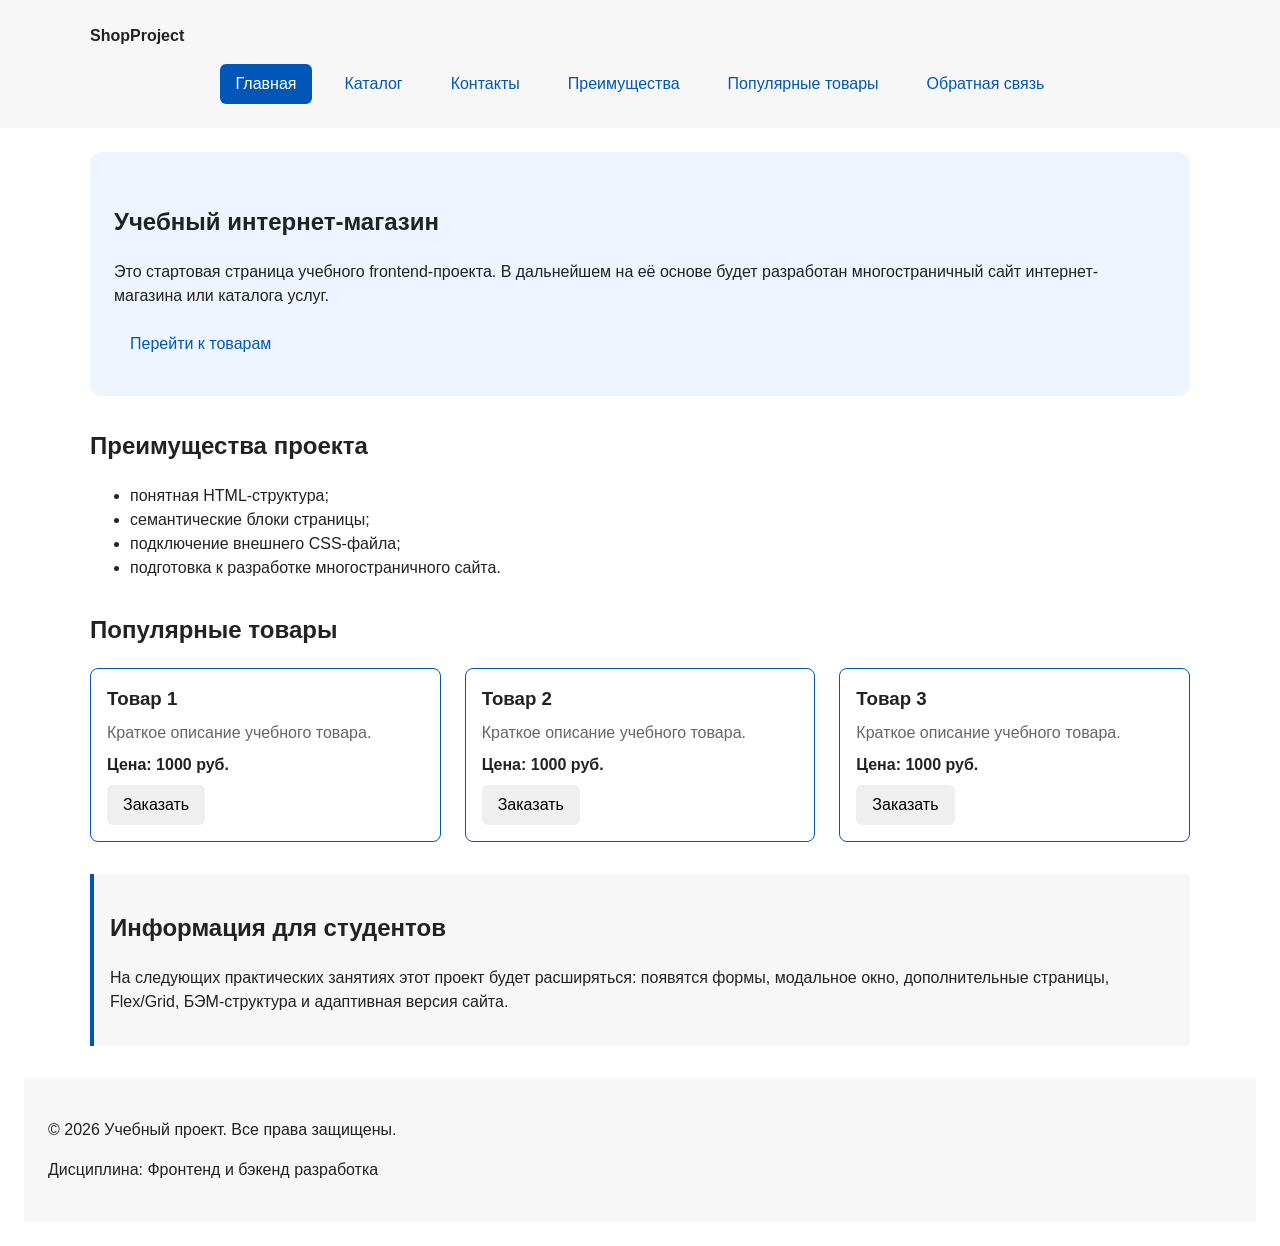
==== commit a084e2d1: "refactor: apply BEM naming to CSS classes" ====
--- a/index.html
+++ b/index.html
@@ -12,58 +12,72 @@
     <script src="js/main.js" defer></script>
 </head>
 <body>
-    <header>
-        <div class="site-header">
-            <a class="site-logo" href="index.html">ShopProject</a>
+    <header class="site-header">
+        <div class="site-header__inner">
+            <a class="site-header__logo" href="index.html">ShopProject</a>
 
             <nav class="site-nav" aria-label="Основная навигация">
                 <ul class="site-nav__list">
-                    <li><a href="index.html">Главная</a></li>
-                    <li><a href="catalog.html">Каталог</a></li>
-                    <li><a href="contacts.html">Контакты</a></li>
-                    <li><a href="index.html#advantages">Преимущества</a></li>
-                    <li><a href="index.html#popular">Популярные товары</a></li>
-                    <li><a href="index.html#contacts">Обратная связь</a></li>
+                <li class="site-nav__item">
+                    <a class="site-nav__link site-nav__link--active" href="index.html">Главная</a>
+                </li>
+                <li class="site-nav__item">
+                    <a class="site-nav__link" href="catalog.html">Каталог</a>
+                </li>
+                <li class="site-nav__item">
+                    <a class="site-nav__link" href="contacts.html">Контакты</a>
+                </li>
+                <li class="site-nav__item">
+                    <a class="site-nav__link" href="index.html#advantages">Преимущества</a>
+                </li>
+                <li class="site-nav__item">
+                    <a class="site-nav__link" href="index.html#popular">Популярные товары</a>
+                </li>
+                <li class="site-nav__item">
+                    <a class="site-nav__link" href="index.html#contacts">Обратная связь</a>
+                </li>
                 </ul>
             </nav>
         </div>
     </header>
 
-
     <dialog class="order-dialog" id="order-dialog" aria-labelledby="order-dialog-title">
-    <h2 id="order-dialog-title">Оформление заявки</h2>
-
-    <form class="order-form" id="order-form" action="#" method="post" novalidate>
+        <h2 class="order-dialog__title" id="order-dialog-title">Оформление заявки</h2>
+
+        <form class="order-form" id="order-form" action="#" method="post" novalidate>
         <input id="selected-product" name="selected-product" type="hidden">
 
-        <div class="form-field">
-        <label for="order-name">Имя</label>
-        <input
-            id="order-name" 
+        <div class="order-form__field">
+            <label class="order-form__label" for="order-name">Имя</label>
+            <input
+            class="order-form__input"
+            id="order-name"
             name="name"
             type="text"
             placeholder="Введите ваше имя"
             minlength="2"
             autocomplete="given-name"
             required
-        >
-        </div>
-
-        <div class="form-field">
-        <label for="order-email">E-mail</label>
-        <input
+            >
+        </div>
+
+        <div class="order-form__field">
+            <label class="order-form__label" for="order-email">E-mail</label>
+            <input
+            class="order-form__input"
             id="order-email"
             name="email"
             type="email"
             placeholder="example@mail.ru"
             autocomplete="email"
             required
-        >
-        </div>
-
-        <div class="form-field">
-        <label for="order-phone">Телефон</label>
-        <input
+            >
+        </div>
+
+        <div class="order-form__field">
+            <label class="order-form__label" for="order-phone">Телефон</label>
+            <input
+            class="order-form__input"
             id="order-phone"
             name="phone"
             type="tel"
@@ -71,56 +85,64 @@
             placeholder="+7 (900) 000-00-00"
             pattern="^\+7 \(\d{3}\) \d{3}-\d{2}-\d{2}$"
             required
-        >
-        <small>Формат: +7 (900) 000-00-00</small>
-        </div>
-
-        <div class="form-field">
-        <label for="order-date">Дата связи</label>
-        <input
+            >
+            <small class="order-form__hint">Формат: +7 (900) 000-00-00</small>
+        </div>
+
+        <div class="order-form__field">
+            <label class="order-form__label" for="order-date">Дата связи</label>
+            <input
+            class="order-form__input"
             id="order-date"
             name="date"
             type="date"
-        >
-        </div>
-
-        <div class="form-field">
-        <label for="order-topic">Тема заявки</label>
-        <select id="order-topic" name="topic" required>
+            >
+        </div>
+
+        <div class="order-form__field">
+            <label class="order-form__label" for="order-topic">Тема заявки</label>
+            <select class="order-form__select" id="order-topic" name="topic" required>
             <option value="">Выберите тему</option>
             <option value="product">Заказ товара</option>
             <option value="consultation">Консультация</option>
             <option value="delivery">Доставка</option>
-        </select>
-        </div>
-
-        <div class="form-field">
-        <label for="order-comment">Комментарий</label>
-        <textarea
+            </select>
+        </div>
+
+        <div class="order-form__field">
+            <label class="order-form__label" for="order-comment">Комментарий</label>
+            <textarea
+            class="order-form__textarea"
             id="order-comment"
             name="comment"
             rows="4"
             placeholder="Укажите дополнительную информацию"
-        ></textarea>
-        </div>
-
-        <div class="form-field form-field--checkbox">
-        <label>
-            <input
-            id="order-agreement"
-            name="agreement"
-            type="checkbox"
-            required
+            ></textarea>
+        </div>
+
+        <div class="order-form__field order-form__field--checkbox">
+            <label class="order-form__label">
+            <input
+                class="order-form__checkbox"
+                id="order-agreement"
+                name="agreement"
+                type="checkbox"
+                required
             >
             Я согласен на обработку данных
-        </label>
-        </div>
-
-        <div class="form-actions">
-        <button type="button" id="close-order-dialog">Закрыть</button>
-        <button type="submit">Отправить заявку</button>
-        </div>
-    </form>
+            </label>
+        </div>
+
+
+        <div class="order-form__actions">
+            <button class="button button--primary" type="submit">
+                Отправить заявку
+            </button>
+            <button class="button button--secondary" type="button" id="close-order-dialog">
+                Закрыть
+            </button>
+        </div>
+        </form>
     </dialog>
 
     <p class="success-message" id="success-message" hidden>
@@ -155,32 +177,44 @@
             <h2>Популярные товары</h2>
 
             <div class="products-grid">
-                <article class="product-card">
-                <h3>Товар 1</h3>
-                <p>Краткое описание учебного товара.</p>
-                <p>Цена: 1000 руб.</p>
-                <button class="button product-card__button" type="button" data-product="Товар 1">
-                    Заказать
+              <article class="product-card product-card--featured">
+                <h3 class="product-card__title">Товар 1</h3>
+                <p class="product-card__description">Краткое описание учебного товара.</p>
+                <p class="product-card__price">Цена: 1000 руб.</p>
+                <button
+                  class="button product-card__button"
+                  type="button"
+                  data-product="Товар 1"
+                >
+                  Заказать
                 </button>
-                </article>
-
-                <article class="product-card">
-                <h3>Товар 2</h3>
-                <p>Краткое описание учебного товара.</p>
-                <p>Цена: 1500 руб.</p>
-                <button class="button product-card__button" type="button" data-product="Товар 2">
-                    Заказать
+              </article>
+
+              <article class="product-card product-card--featured">
+                <h3 class="product-card__title">Товар 2</h3>
+                <p class="product-card__description">Краткое описание учебного товара.</p>
+                <p class="product-card__price">Цена: 1000 руб.</p>
+                <button
+                  class="button product-card__button"
+                  type="button"
+                  data-product="Товар 2"
+                >
+                  Заказать
                 </button>
-                </article>
-
-                <article class="product-card">
-                <h3>Товар 3</h3>
-                <p>Краткое описание учебного товара.</p>
-                <p>Цена: 2000 руб.</p>
-                <button class="button product-card__button" type="button" data-product="Товар 3">
-                    Заказать
+              </article>
+
+              <article class="product-card product-card--featured">
+                <h3 class="product-card__title">Товар 3</h3>
+                <p class="product-card__description">Краткое описание учебного товара.</p>
+                <p class="product-card__price">Цена: 1000 руб.</p>
+                <button
+                  class="button product-card__button"
+                  type="button"
+                  data-product="Товар 3"
+                >
+                  Заказать
                 </button>
-                </article>
+              </article>
             </div>
         </section>
         
@@ -203,10 +237,8 @@
 
     </main>
 
-
-    <footer>
-        <p> 2026 Учебный проект</p>
-    </footer>
+    <button class="scroll-top" type="button" aria-label="Наверх">↑</button>
+    <script src="js/scroll-top.js"></script>
 </body>
-</html><
-
+</html>
+
--- a/css/style.css
+++ b/css/style.css
@@ -1,8 +1,8 @@
 /* ===============================
    1. Переменные проекта
    =============================== */
-   
-   :root {
+
+:root {
   /* Основные цвета проекта */
   --color-bg: #ffffff;
   --color-text: #222222;
@@ -50,16 +50,17 @@
   background-color: var(--color-bg);
 }
 
-
 header,
 main,
 footer {
   padding: var(--space-lg);
 }
 
-
 header {
   background-color: var(--color-surface);
+  position: sticky;
+  top: 0;
+  z-index: 100;
 }
 
 footer {
@@ -67,13 +68,11 @@
 }
 
 
-   
 /* ===============================
    3. Общие элементы интерфейса
    =============================== */
 
-
-   a {
+a {
   color: var(--color-primary);
 }
 
@@ -86,14 +85,19 @@
   outline-offset: 3px;
 }
 
-
 .site-header {
+  background-color: var(--color-surface);
+}
+
+.site-header__inner {
   max-width: var(--container-width);
   margin: 0 auto;
 }
 
-.site-logo {
+.site-header__logo {
+  font-weight: 700;
   color: var(--color-text);
+  text-decoration: none;
 }
 
 .site-nav__list {
@@ -107,12 +111,7 @@
   list-style: none;
 }
 
-
-.site-nav__list li {
-  margin-bottom: var(--space-sm);
-}
-
-.site-nav__list a {
+.site-nav__link {
   display: inline-block;
   padding: var(--space-sm) var(--space-md);
   color: var(--color-primary);
@@ -120,19 +119,27 @@
   border-radius: var(--radius-sm);
 }
 
-.site-nav__list a:hover {
+.site-nav__link:hover {
   color: var(--color-white);
   background-color: var(--color-primary);
 }
 
-/*
-  Hero-блок — первый крупный блок страницы.
-  Он визуально отделяется от остальных разделов фоном и отступами.
-*/
+.site-nav__link:focus-visible {
+  outline: 2px solid var(--color-primary);
+  outline-offset: 3px;
+}
+
+.site-nav__link--active {
+  color: var(--color-white);
+  background-color: var(--color-primary);
+}
+
+
 /* ===============================
    4. Компоненты страницы
    =============================== */
 
+/* Hero-блок — первый крупный блок страницы */
 .hero {
   max-width: var(--container-width);
   margin: 0 auto var(--space-xl);
@@ -150,64 +157,52 @@
   margin-top: 0;
 }
 
-
-
-/*
-  Карточка товара — самостоятельный блок.
-  На следующих занятиях карточки будут доработаны и выстроены в сетку.
-*/
+/* Карточка товара — самостоятельный блок */
 .product-card {
   display: flex;
   flex-direction: column;
   gap: var(--space-sm);
-  margin-bottom: 0;
   padding: var(--space-md);
   border: 1px solid var(--color-border);
   border-radius: var(--radius-md);
   background-color: var(--color-bg);
 }
 
-.product-card .button {
+.product-card:hover {
+  border-color: var(--color-primary);
+}
+
+.product-card--featured {
+  border-color: var(--color-primary);
+}
+
+.product-card--discount {
+  border-color: var(--color-danger);
+}
+
+.product-card__title {
+  margin: 0;
+  color: var(--color-text);
+}
+
+.product-card__description {
+  margin: 0;
+  color: var(--color-muted);
+}
+
+.product-card__price {
+  margin: 0;
+  font-weight: 700;
+}
+
+.product-card--discount .product-card__price {
+  color: var(--color-danger);
+}
+
+.product-card__button {
   margin-top: auto;
   align-self: flex-start;
 }
-
-
-.product-card:hover {
-  border-color: var(--color-primary);
-}
-
-.product-card h3 {
-  margin-top: 0;
-}
-
-
-.button {
-  display: inline-block;
-  padding: var(--space-sm) var(--space-md);
-  color: var(--color-white);
-  background-color: var(--color-primary);
-  text-decoration: none;
-  border: none;
-  border-radius: var(--radius-sm);
-  cursor: pointer;
-}
-
-.button:hover {
-  color: var(--color-white);
-  background-color: var(--color-primary-dark);
-}
-
-.button:focus-visible {
-  outline: 2px solid var(--color-primary);
-  outline-offset: 3px;
-}
-
-.button:disabled {
-  opacity: 0.6;
-  cursor: not-allowed;
-}
-
 
 .aside-info {
   max-width: var(--container-width);
@@ -218,9 +213,55 @@
 }
 
 
-
-/* ===============================
-   5. Форма и модальное окно
+/* ===============================
+   5. Кнопка действия
+   =============================== */
+
+.button {
+  display: inline-block;
+  padding: var(--space-sm) var(--space-md);
+  border: none;
+  border-radius: var(--radius-sm);
+  font: inherit;
+  text-decoration: none;
+  cursor: pointer;
+}
+
+.button--primary {
+  color: var(--color-white);
+  background-color: var(--color-primary);
+}
+
+.button--primary:hover {
+  color: var(--color-white);
+  background-color: var(--color-primary-dark);
+}
+
+.button--secondary {
+  color: var(--color-primary);
+  background-color: transparent;
+  border: 1px solid var(--color-primary);
+}
+
+.button--secondary:hover {
+  color: var(--color-white);
+  background-color: var(--color-primary);
+}
+
+.button:focus-visible {
+  outline: 2px solid var(--color-primary);
+  outline-offset: 3px;
+}
+
+.button:disabled,
+.button--disabled {
+  opacity: 0.6;
+  cursor: not-allowed;
+}
+
+
+/* ===============================
+   6. Форма и модальное окно
    =============================== */
 
 .order-dialog {
@@ -234,18 +275,22 @@
   background-color: rgba(0, 0, 0, 0.5);
 }
 
-.form-field {
+.order-dialog__title {
+  margin-top: 0;
+}
+
+.order-form__field {
   margin-bottom: var(--space-md);
 }
 
-.form-field label {
+.order-form__label {
   display: block;
   margin-bottom: var(--space-xs);
 }
 
-.form-field input,
-.form-field select,
-.form-field textarea {
+.order-form__input,
+.order-form__select,
+.order-form__textarea {
   width: 100%;
   padding: 10px 12px;
   border: 1px solid var(--color-border);
@@ -253,34 +298,38 @@
   font: inherit;
 }
 
-.form-field input[type="checkbox"] {
+.order-form__input:hover,
+.order-form__select:hover,
+.order-form__textarea:hover {
+  border-color: var(--color-primary);
+}
+
+.order-form__input:focus-visible,
+.order-form__select:focus-visible,
+.order-form__textarea:focus-visible {
+  outline: 2px solid var(--color-primary);
+  outline-offset: 3px;
+}
+
+.order-form__checkbox {
   width: auto;
 }
 
-.form-field small {
+.order-form__hint {
   display: block;
   margin-top: var(--space-xs);
   color: var(--color-muted);
 }
 
-.form-field input:hover,
-.form-field select:hover,
-.form-field textarea:hover {
-  border-color: var(--color-primary);
-}
-
-.form-field input:focus-visible,
-.form-field select:focus-visible,
-.form-field textarea:focus-visible,
-.form-actions button:focus-visible {
-  outline: 2px solid var(--color-primary);
-  outline-offset: 3px;
+.order-form__actions {
+  display: flex;
+  gap: var(--space-md);
+  margin-top: var(--space-lg);
 }
 
 [aria-invalid="true"] {
   border-color: var(--color-danger);
 }
-
 
 .success-message {
   max-width: var(--container-width);
@@ -292,7 +341,7 @@
 
 
 /* ===============================
-   6. Хлебные крошки
+   7. Хлебные крошки
    =============================== */
 
 .breadcrumbs {
@@ -302,36 +351,41 @@
   color: var(--color-muted);
 }
 
-.breadcrumbs a {
+.breadcrumbs__link {
   color: var(--color-primary);
 }
 
-.breadcrumbs span::before {
+.breadcrumbs__current::before {
   content: " / ";
   color: var(--color-muted);
 }
 
-/* ===============================
-   7. Плавная навигация
+
+/* ===============================
+   8. Плавная навигация
    =============================== */
 
 html {
   scroll-behavior: smooth;
-}
-
+  /* отступ под закреплённую шапку: высота шапки + небольшой запас */
+  scroll-padding-top: 140px;
+}
 
 :target {
   outline: 2px dashed var(--color-primary);
   outline-offset: 4px;
 }
 
+
+/* ===============================
+   Сетка товаров и каталог (Grid)
+   =============================== */
 
 .products-grid {
   display: grid;
   grid-template-columns: repeat(3, 1fr);
   gap: var(--space-lg);
 }
-
 
 .catalog-layout {
   max-width: var(--container-width);
@@ -354,7 +408,6 @@
   grid-area: products;
 }
 
-
 .filters-form {
   display: grid;
   gap: var(--space-md);
@@ -383,3 +436,43 @@
   border-radius: var(--radius-sm);
   font: inherit;
 }
+
+
+/* ===============================
+   9. Кнопка «Наверх»
+   =============================== */
+
+.scroll-top {
+  position: fixed;
+  right: var(--space-lg);
+  bottom: var(--space-lg);
+  z-index: 100;
+  width: 48px;
+  height: 48px;
+  font-size: 24px;
+  line-height: 1;
+  color: var(--color-white);
+  background-color: var(--color-primary);
+  border: none;
+  border-radius: 50%;
+  cursor: pointer;
+
+  /* по умолчанию скрыта */
+  opacity: 0;
+  visibility: hidden;
+  transition: opacity 0.3s, visibility 0.3s, background-color 0.2s;
+}
+
+.scroll-top--visible {
+  opacity: 1;
+  visibility: visible;
+}
+
+.scroll-top:hover {
+  background-color: var(--color-primary-dark);
+}
+
+.scroll-top:focus-visible {
+  outline: 2px solid var(--color-primary);
+  outline-offset: 3px;
+}
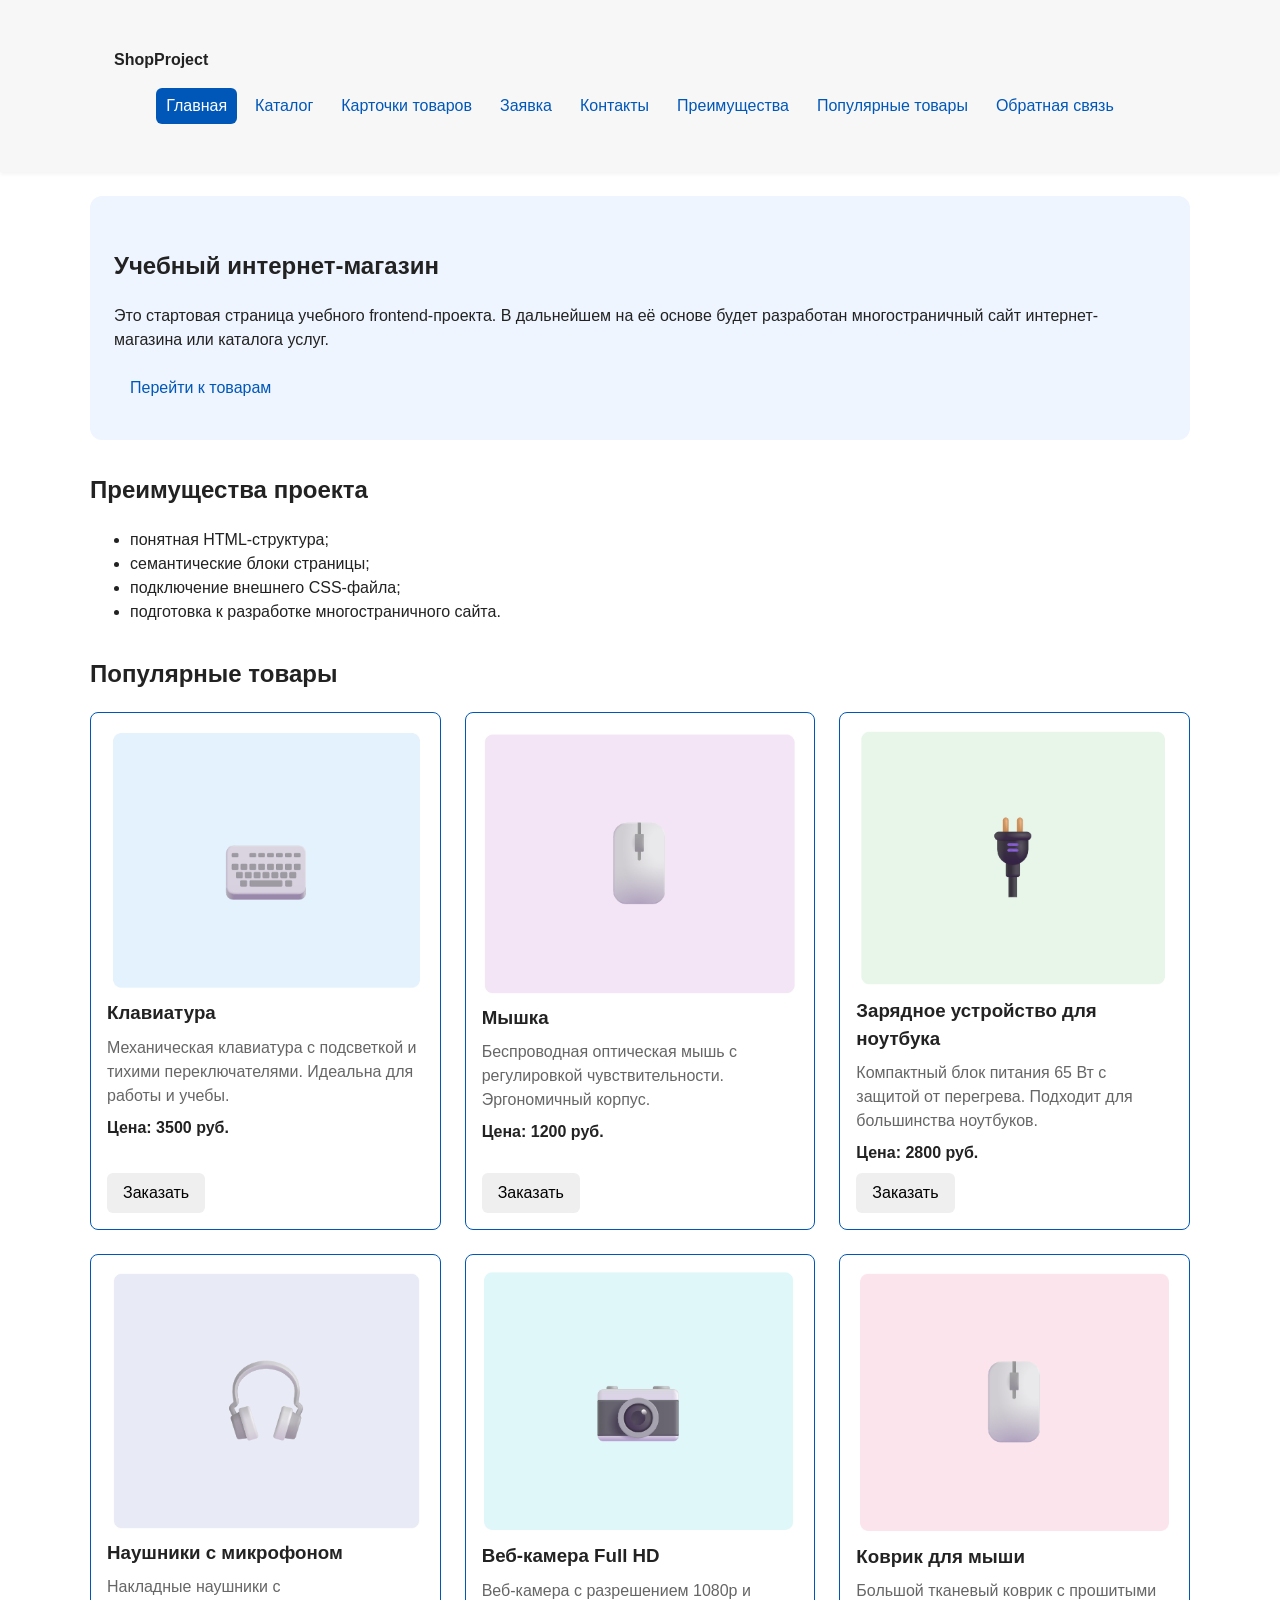
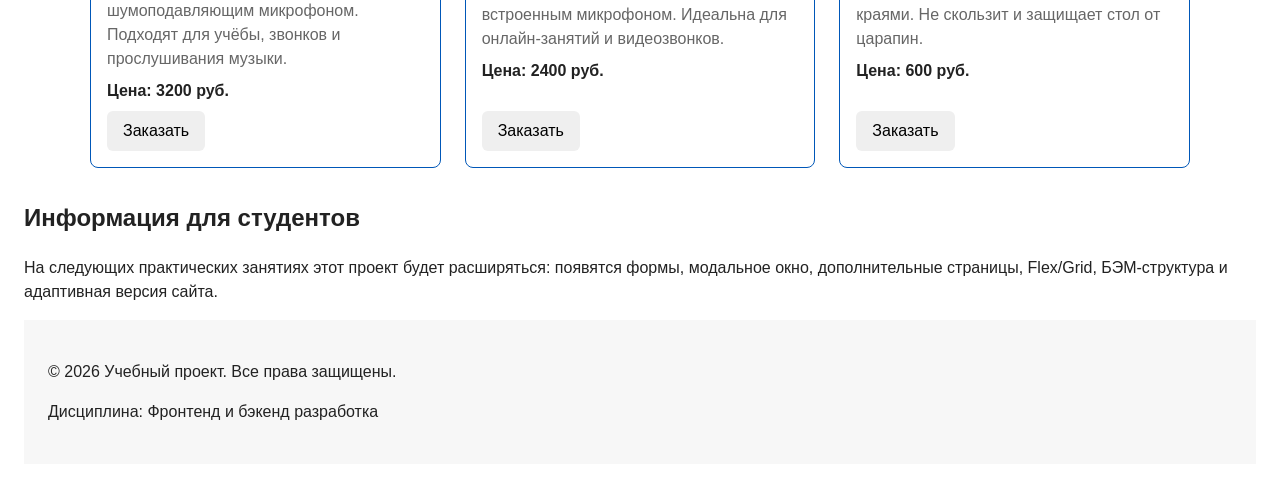
==== commit 65ccd8ab: "fix: prepare HTML CSS project for submission" ====
--- a/index.html
+++ b/index.html
@@ -25,6 +25,12 @@
                     <a class="site-nav__link" href="catalog.html">Каталог</a>
                 </li>
                 <li class="site-nav__item">
+                    <a class="site-nav__link" href="product.html">Карточки товаров</a>   
+                </li>
+                <li class="site-nav__item">
+                    <a class="site-nav__link" href="order.html">Заявка</a> 
+                </li> 
+                <li class="site-nav__item">
                     <a class="site-nav__link" href="contacts.html">Контакты</a>
                 </li>
                 <li class="site-nav__item">
@@ -136,11 +142,11 @@
 
         <div class="order-form__actions">
             <button class="button button--primary" type="submit">
-                Отправить заявку
-            </button>
-            <button class="button button--secondary" type="button" id="close-order-dialog">
-                Закрыть
-            </button>
+            Отправить заявку
+
+        <button class="button button--secondary" type="button" id="close-order-dialog">
+        Закрыть
+        </button>
         </div>
         </form>
     </dialog>
@@ -173,51 +179,91 @@
             </ul>
 
         </section>
-        <section class="section" id="popular">
-            <h2>Популярные товары</h2>
-
-            <div class="products-grid">
-              <article class="product-card product-card--featured">
-                <h3 class="product-card__title">Товар 1</h3>
-                <p class="product-card__description">Краткое описание учебного товара.</p>
-                <p class="product-card__price">Цена: 1000 руб.</p>
-                <button
-                  class="button product-card__button"
-                  type="button"
-                  data-product="Товар 1"
-                >
-                  Заказать
-                </button>
-              </article>
-
-              <article class="product-card product-card--featured">
-                <h3 class="product-card__title">Товар 2</h3>
-                <p class="product-card__description">Краткое описание учебного товара.</p>
-                <p class="product-card__price">Цена: 1000 руб.</p>
-                <button
-                  class="button product-card__button"
-                  type="button"
-                  data-product="Товар 2"
-                >
-                  Заказать
-                </button>
-              </article>
-
-              <article class="product-card product-card--featured">
-                <h3 class="product-card__title">Товар 3</h3>
-                <p class="product-card__description">Краткое описание учебного товара.</p>
-                <p class="product-card__price">Цена: 1000 руб.</p>
-                <button
-                  class="button product-card__button"
-                  type="button"
-                  data-product="Товар 3"
-                >
-                  Заказать
-                </button>
-              </article>
-            </div>
-        </section>
+    <section class="section" id="popular">
+    <h2>Популярные товары</h2>
+
+    <div class="products-grid">
         
+        <!-- Товар 1: Клавиатура -->
+        <article class="product-card product-card--featured">
+        <div class="product-card__image-wrapper" style="background-color: #e3f2fd;">
+            <img src="images/pic1.png" alt="Клавиатура" class="product-card__image">
+        </div>
+        <h3 class="product-card__title">Клавиатура</h3>
+        <p class="product-card__description">Механическая клавиатура с подсветкой и тихими переключателями. Идеальна для работы и учебы.</p>
+        <p class="product-card__price">Цена: 3500 руб.</p>
+        <button class="button product-card__button" type="button" data-product="Клавиатура">
+            Заказать
+        </button>
+        </article>
+
+        <!-- Товар 2: Мышка -->
+        <article class="product-card product-card--featured">
+        <div class="product-card__image-wrapper" style="background-color: #f3e5f5;">
+            <img src="images/pic2.png" alt="Мышка" class="product-card__image">
+        </div>
+        <h3 class="product-card__title">Мышка</h3>
+        <p class="product-card__description">Беспроводная оптическая мышь с регулировкой чувствительности. Эргономичный корпус.</p>
+        <p class="product-card__price">Цена: 1200 руб.</p>
+        <button class="button product-card__button" type="button" data-product="Мышка">
+            Заказать
+        </button>
+        </article>
+
+        <!-- Товар 3: Зарядное устройство -->
+        <article class="product-card product-card--featured">
+        <div class="product-card__image-wrapper" style="background-color: #e8f5e9;">
+            <img src="images/pic3.png" alt="Зарядное устройство" class="product-card__image">
+        </div>
+        <h3 class="product-card__title">Зарядное устройство для ноутбука</h3>
+        <p class="product-card__description">Компактный блок питания 65 Вт с защитой от перегрева. Подходит для большинства ноутбуков.</p>
+        <p class="product-card__price">Цена: 2800 руб.</p>
+        <button class="button product-card__button" type="button" data-product="Зарядное устройство">
+            Заказать
+        </button>
+        </article>
+
+        <!-- Товар 4: Наушники -->
+        <article class="product-card product-card--featured">
+        <div class="product-card__image-wrapper" style="background-color: #e8eaf6;">
+            <img src="images/pic4.png" alt="Наушники" class="product-card__image">
+        </div>
+        <h3 class="product-card__title">Наушники с микрофоном</h3>
+        <p class="product-card__description">Накладные наушники с шумоподавляющим микрофоном. Подходят для учёбы, звонков и прослушивания музыки.</p>
+        <p class="product-card__price">Цена: 3200 руб.</p>
+        <button class="button product-card__button" type="button" data-product="Наушники">
+            Заказать
+        </button>
+        </article>
+
+        <!-- Товар 5: Веб-камера -->
+        <article class="product-card product-card--featured">
+        <div class="product-card__image-wrapper" style="background-color: #e0f7fa;">
+            <img src="images/pic5.png" alt="Веб-камера" class="product-card__image">
+        </div>
+        <h3 class="product-card__title">Веб-камера Full HD</h3>
+        <p class="product-card__description">Веб-камера с разрешением 1080p и встроенным микрофоном. Идеальна для онлайн-занятий и видеозвонков.</p>
+        <p class="product-card__price">Цена: 2400 руб.</p>
+        <button class="button product-card__button" type="button" data-product="Веб-камера">
+            Заказать
+        </button>
+        </article>
+
+        <!-- Товар 6: Коврик для мыши -->
+        <article class="product-card product-card--featured">
+        <div class="product-card__image-wrapper" style="background-color: #fce4ec;">
+            <img src="images/pic6.png" alt="Коврик для мыши" class="product-card__image">
+        </div>
+        <h3 class="product-card__title">Коврик для мыши</h3>
+        <p class="product-card__description">Большой тканевый коврик с прошитыми краями. Не скользит и защищает стол от царапин.</p>
+        <p class="product-card__price">Цена: 600 руб.</p>
+        <button class="button product-card__button" type="button" data-product="Коврик для мыши">
+            Заказать
+        </button>
+        </article>
+
+    </div>
+    </section>
 
 
 
@@ -240,5 +286,4 @@
     <button class="scroll-top" type="button" aria-label="Наверх">↑</button>
     <script src="js/scroll-top.js"></script>
 </body>
-</html>
-
+</html>
--- a/css/style.css
+++ b/css/style.css
@@ -1,8 +1,8 @@
 /* ===============================
    1. Переменные проекта
    =============================== */
-
-:root {
+   
+   :root {
   /* Основные цвета проекта */
   --color-bg: #ffffff;
   --color-text: #222222;
@@ -31,8 +31,9 @@
 
   /* Размеры */
   --container-width: 1100px;
-}
-
+
+}
+ 
 
 /* ===============================
    2. Базовые стили
@@ -50,11 +51,13 @@
   background-color: var(--color-bg);
 }
 
+
 header,
 main,
 footer {
   padding: var(--space-lg);
 }
+
 
 header {
   background-color: var(--color-surface);
@@ -68,11 +71,13 @@
 }
 
 
+   
 /* ===============================
    3. Общие элементы интерфейса
    =============================== */
 
-a {
+
+   a {
   color: var(--color-primary);
 }
 
@@ -85,6 +90,7 @@
   outline-offset: 3px;
 }
 
+
 .site-header {
   background-color: var(--color-surface);
 }
@@ -92,6 +98,7 @@
 .site-header__inner {
   max-width: var(--container-width);
   margin: 0 auto;
+  padding: var(--space-lg);
 }
 
 .site-header__logo {
@@ -102,10 +109,10 @@
 
 .site-nav__list {
   display: flex;
-  flex-wrap: wrap;
+  flex-wrap: nowrap;       /* Добавьте это, чтобы меню не переносилось */
   justify-content: center;
   align-items: center;
-  gap: var(--space-md);
+  gap: 8px;                /* Было var(--space-md) = 16px. Ставим 8px или даже 4px */
   padding: 0;
   margin: var(--space-md) 0 0;
   list-style: none;
@@ -113,10 +120,11 @@
 
 .site-nav__link {
   display: inline-block;
-  padding: var(--space-sm) var(--space-md);
+  padding: 6px 10px;       /* Было var(--space-sm) var(--space-md) = 8px 16px. Уменьшаем до 6px 10px */
   color: var(--color-primary);
   text-decoration: none;
   border-radius: var(--radius-sm);
+  white-space: nowrap;     /* Чтобы текст не переносился внутри кнопки */
 }
 
 .site-nav__link:hover {
@@ -135,11 +143,14 @@
 }
 
 
+/*
+  Hero-блок — первый крупный блок страницы.
+  Он визуально отделяется от остальных разделов фоном и отступами.
+*/
 /* ===============================
    4. Компоненты страницы
    =============================== */
 
-/* Hero-блок — первый крупный блок страницы */
 .hero {
   max-width: var(--container-width);
   margin: 0 auto var(--space-xl);
@@ -157,7 +168,12 @@
   margin-top: 0;
 }
 
-/* Карточка товара — самостоятельный блок */
+
+
+/*
+  Карточка товара — самостоятельный блок.
+  На следующих занятиях карточки будут доработаны и выстроены в сетку.
+*/
 .product-card {
   display: flex;
   flex-direction: column;
@@ -204,19 +220,10 @@
   align-self: flex-start;
 }
 
-.aside-info {
-  max-width: var(--container-width);
-  margin: 0 auto var(--space-xl);
-  padding: var(--space-md);
-  border-left: 4px solid var(--color-primary);
-  background-color: var(--color-surface);
-}
-
 
 /* ===============================
    5. Кнопка действия
    =============================== */
-
 .button {
   display: inline-block;
   padding: var(--space-sm) var(--space-md);
@@ -233,7 +240,6 @@
 }
 
 .button--primary:hover {
-  color: var(--color-white);
   background-color: var(--color-primary-dark);
 }
 
@@ -258,6 +264,8 @@
   opacity: 0.6;
   cursor: not-allowed;
 }
+
+
 
 
 /* ===============================
@@ -278,6 +286,7 @@
 .order-dialog__title {
   margin-top: 0;
 }
+
 
 .order-form__field {
   margin-bottom: var(--space-md);
@@ -339,7 +348,6 @@
   background-color: var(--color-success-bg);
 }
 
-
 /* ===============================
    7. Хлебные крошки
    =============================== */
@@ -367,25 +375,28 @@
 
 html {
   scroll-behavior: smooth;
-  /* отступ под закреплённую шапку: высота шапки + небольшой запас */
-  scroll-padding-top: 140px;
-}
-
+}
+
+
+/* Оставляем ваше правило как есть */
 :target {
   outline: 2px dashed var(--color-primary);
   outline-offset: 4px;
 }
 
-
-/* ===============================
-   Сетка товаров и каталог (Grid)
-   =============================== */
+/* Добавляем новое правило для отступа при прокрутке */
+section[id],
+div[id],
+:target {
+  scroll-margin-top: 200px;
+}
 
 .products-grid {
   display: grid;
   grid-template-columns: repeat(3, 1fr);
   gap: var(--space-lg);
 }
+
 
 .catalog-layout {
   max-width: var(--container-width);
@@ -408,6 +419,7 @@
   grid-area: products;
 }
 
+
 .filters-form {
   display: grid;
   gap: var(--space-md);
@@ -436,8 +448,6 @@
   border-radius: var(--radius-sm);
   font: inherit;
 }
-
-
 /* ===============================
    9. Кнопка «Наверх»
    =============================== */
@@ -475,4 +485,235 @@
 .scroll-top:focus-visible {
   outline: 2px solid var(--color-primary);
   outline-offset: 3px;
+}
+
+/* ===============================
+   Стили для страницы каталога
+   =============================== */
+
+.container {
+  max-width: var(--container-width);
+  margin: 0 auto;
+  padding: var(--space-lg);
+}
+
+.page-title {
+  font-size: 32px;
+  margin-top: var(--space-md);
+  margin-bottom: var(--space-xs);
+}
+
+.page-subtitle {
+  color: var(--color-muted);
+  margin-bottom: var(--space-xl);
+}
+
+/* --- Карточка товара (горизонтальная) --- */
+.product-list {
+  display: flex;
+  flex-direction: column;
+  gap: var(--space-lg);
+  margin-bottom: var(--space-xl);
+}
+
+.product-row {
+  display: grid;
+  grid-template-columns: 300px 1fr; /* Картинка 300px, остальное текст */
+  gap: var(--space-xl);
+  padding: var(--space-lg);
+  border: 1px solid var(--color-border);
+  border-radius: var(--radius-lg);
+  background-color: var(--color-bg);
+  align-items: center;
+}
+
+.product-row__image-wrapper {
+  width: 100%;
+}
+
+.product-row__image {
+  width: 100%;
+  height: 250px;
+  border-radius: var(--radius-md);
+  display: flex;
+  justify-content: center;
+  align-items: center;
+  font-size: 80px; /* Для эмодзи-заглушки */
+}
+
+/* Цвета фонов для картинок (как на макете) */
+.product-row__image--lamp { background-color: #e3f2fd; }
+.product-row__image--notebook { background-color: #f3e5f5; }
+.product-row__image--backpack { background-color: #e8f5e9; }
+
+.product-row__content {
+  display: flex;
+  flex-direction: column;
+  height: 100%;
+}
+
+.product-row__category {
+  font-size: 14px;
+  color: var(--color-muted);
+  margin-bottom: var(--space-xs);
+}
+
+.product-row__title {
+  font-size: 24px;
+  margin: 0 0 var(--space-sm) 0;
+}
+
+.product-row__desc {
+  color: var(--color-text);
+  margin-bottom: var(--space-lg);
+}
+
+.product-row__footer {
+  margin-top: auto; /* Прижимает цену и кнопку к низу */
+  display: flex;
+  flex-direction: column;
+  align-items: flex-start;
+  gap: var(--space-sm);
+}
+
+.product-row__price {
+  font-weight: 700;
+  font-size: 18px;
+  margin: 0;
+}
+
+.product-card__image {
+  max-width: 100%;      
+  max-height: 100%;     
+  width: auto;         /* Сохраняем пропорции */
+  height: auto;        /* Сохраняем пропорции */
+  object-fit: contain; /* Картинка вписывается, не обрезаясь */
+  display: block;      /* Убираем лишние отступы снизу */
+}
+
+/* --- Таблица сравнения --- */
+.comparison-section {
+  margin-bottom: var(--space-xl);
+}
+
+.comparison-section h2 {
+  margin-bottom: var(--space-xs);
+}
+
+.comparison-section h3 {
+  font-size: 16px;
+  font-weight: normal;
+  margin-bottom: var(--space-md);
+}
+
+.table-wrapper {
+  overflow-x: auto; /* Чтобы таблица не ломала верстку на телефонах */
+}
+
+.comparison-table {
+  width: 100%;
+  border-collapse: collapse;
+  font-size: 15px;
+}
+
+.comparison-table th,
+.comparison-table td {
+  padding: 12px 16px;
+  text-align: left;
+  border: 1px solid var(--color-border);
+}
+
+.comparison-table th {
+  background-color: var(--color-surface);
+  font-weight: 700;
+}
+
+.comparison-table tr:nth-child(even) {
+  background-color: #fafafa;
+}
+
+/* --- Блок "Нужна помощь" --- */
+.help-banner {
+  padding: var(--space-lg);
+  background-color: var(--color-surface);
+  border-left: 4px solid var(--color-primary);
+  margin-bottom: var(--space-xl);
+}
+
+.help-banner h3 {
+  margin-top: 0;
+  margin-bottom: var(--space-sm);
+}
+
+.help-banner p {
+  margin-bottom: var(--space-sm);
+}
+
+.help-banner__link {
+  color: var(--color-primary);
+  text-decoration: underline;
+}
+.help-banner__link:hover {
+  color: var(--color-primary-dark);
+}
+
+
+
+/* ===============================
+   Стили для страницы Заявки
+   =============================== */
+
+/* Контейнер для центрирования контента */
+.container {
+  max-width: var(--container-width);
+  margin: 0 auto;
+  padding: var(--space-lg);
+}
+
+/* Ограничиваем ширину формы, чтобы она не растягивалась на весь экран */
+.order-form {
+  max-width: 600px; /* Форма будет шириной 600px, как на скриншоте */
+  padding: var(--space-xl);
+  border: 1px solid var(--color-border);
+  border-radius: var(--radius-lg);
+  background-color: var(--color-bg);
+  margin-top: var(--space-lg);
+}
+
+/* Стили для чекбокса (чтобы он был в одну строку с текстом) */
+.order-form__checkbox-label {
+  display: flex;
+  align-items: center;
+  gap: var(--space-sm);
+  cursor: pointer;
+  font-size: 15px;
+}
+
+.order-form__checkbox {
+  width: auto; /* Сбрасываем width: 100% из общего стиля */
+  margin: 0;
+}
+
+/* Небольшая корректировка для полей ввода даты */
+.order-form__input[type="date"] {
+  color: var(--color-text);
+  font-family: inherit;
+}
+
+/* 
+  ВАЖНО: Исправляем наложение шапки (баг со скриншота).
+  Если у вас header имеет position: sticky, 
+  добавьте это правило, чтобы контент не заезжал под него.
+*/
+header {
+  position: sticky;
+  top: 0;
+  z-index: 1000; /* Шапка должна быть поверх всего */
+  background-color: var(--color-surface); /* Фон, чтобы форма не просвечивала */
+  box-shadow: 0 2px 4px rgba(0,0,0,0.05); /* Легкая тень для отделения */
+}
+
+/* Отступ для main, чтобы контент не прилипал к шапке */
+main {
+  padding-top: var(--space-lg);
 }
